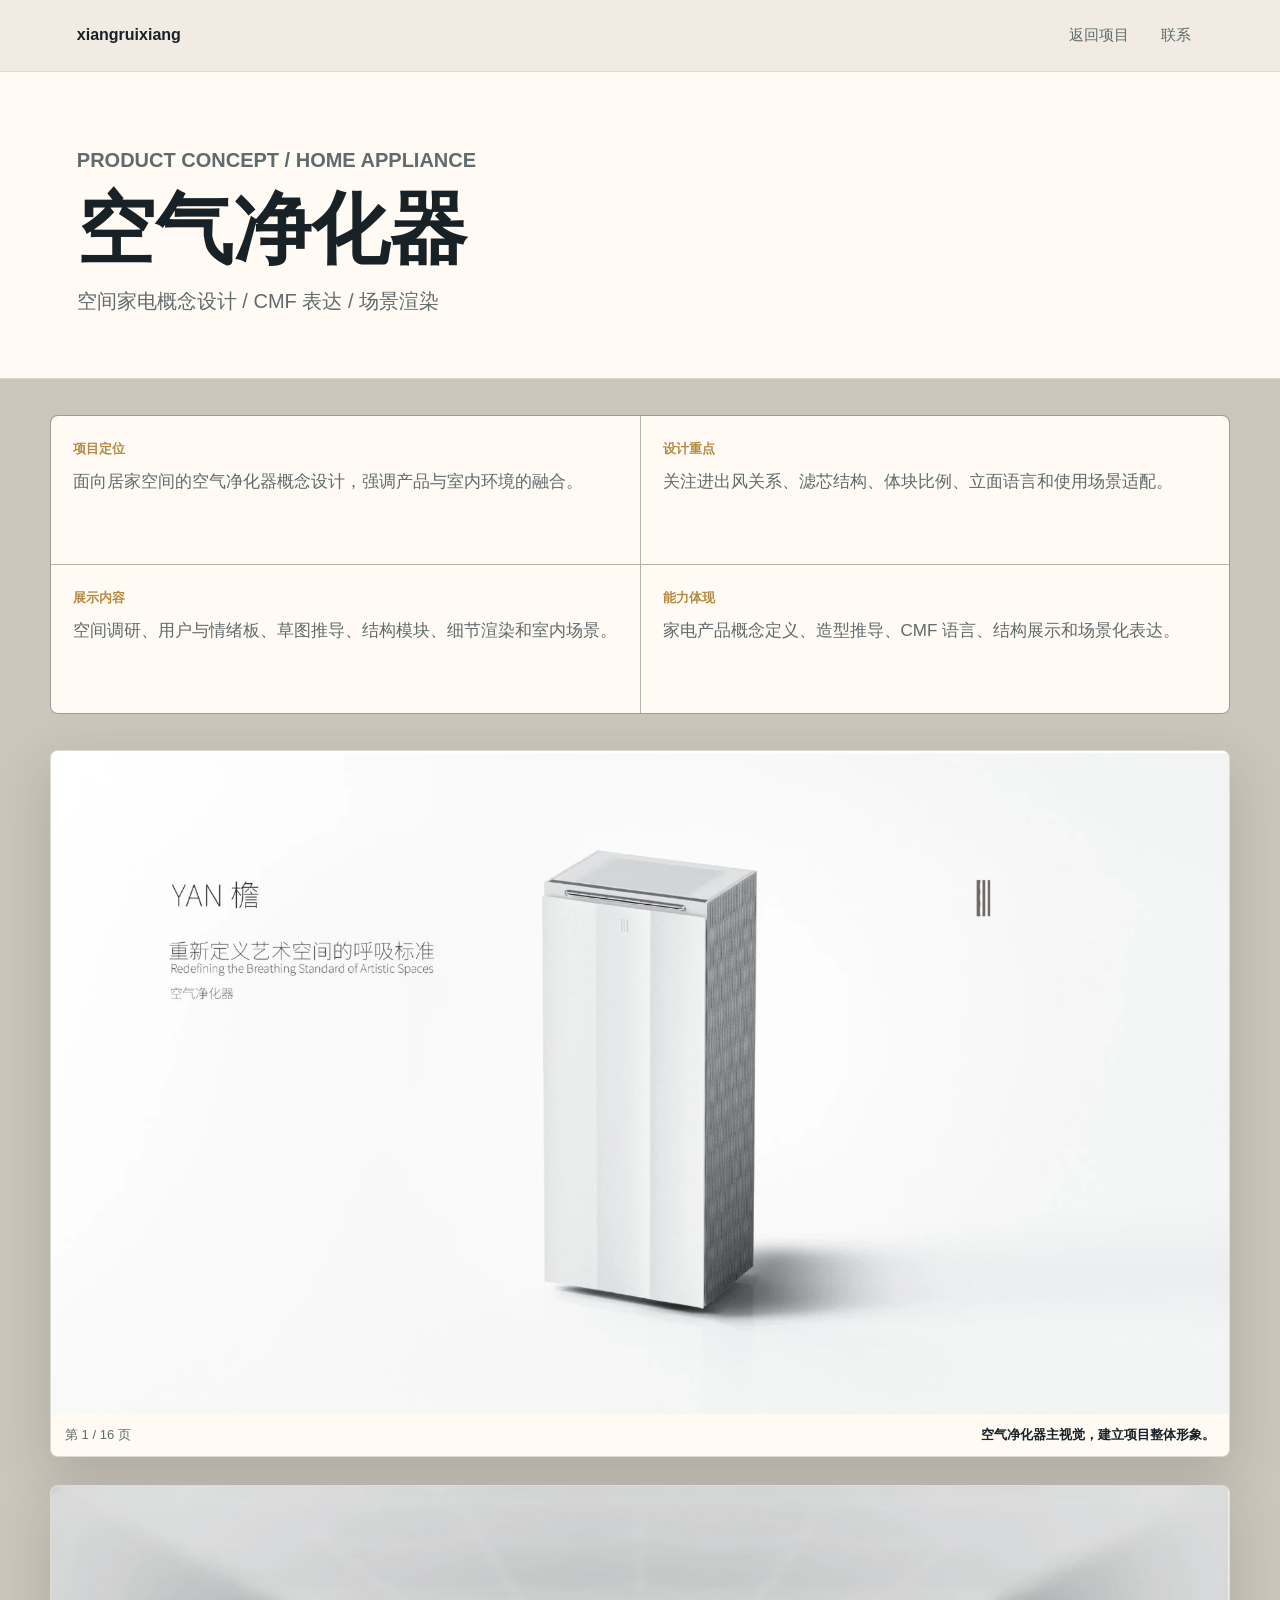
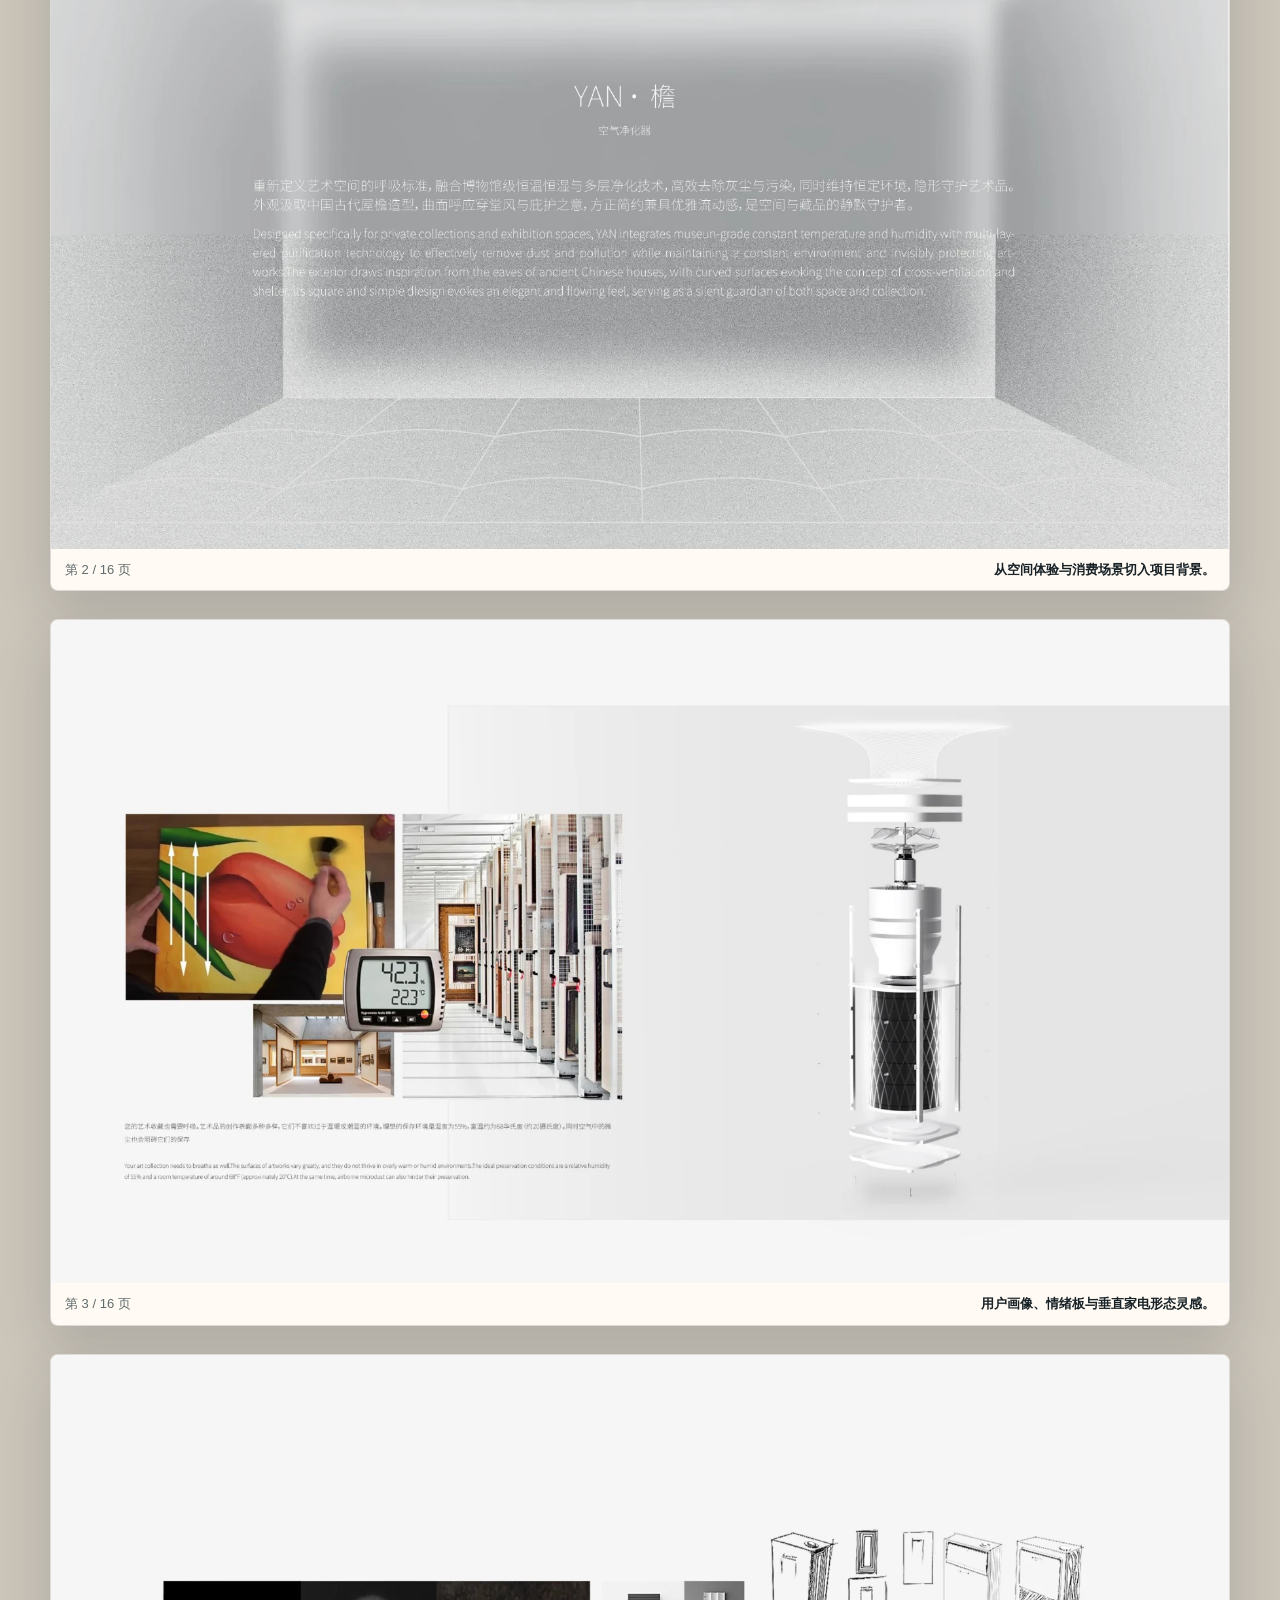
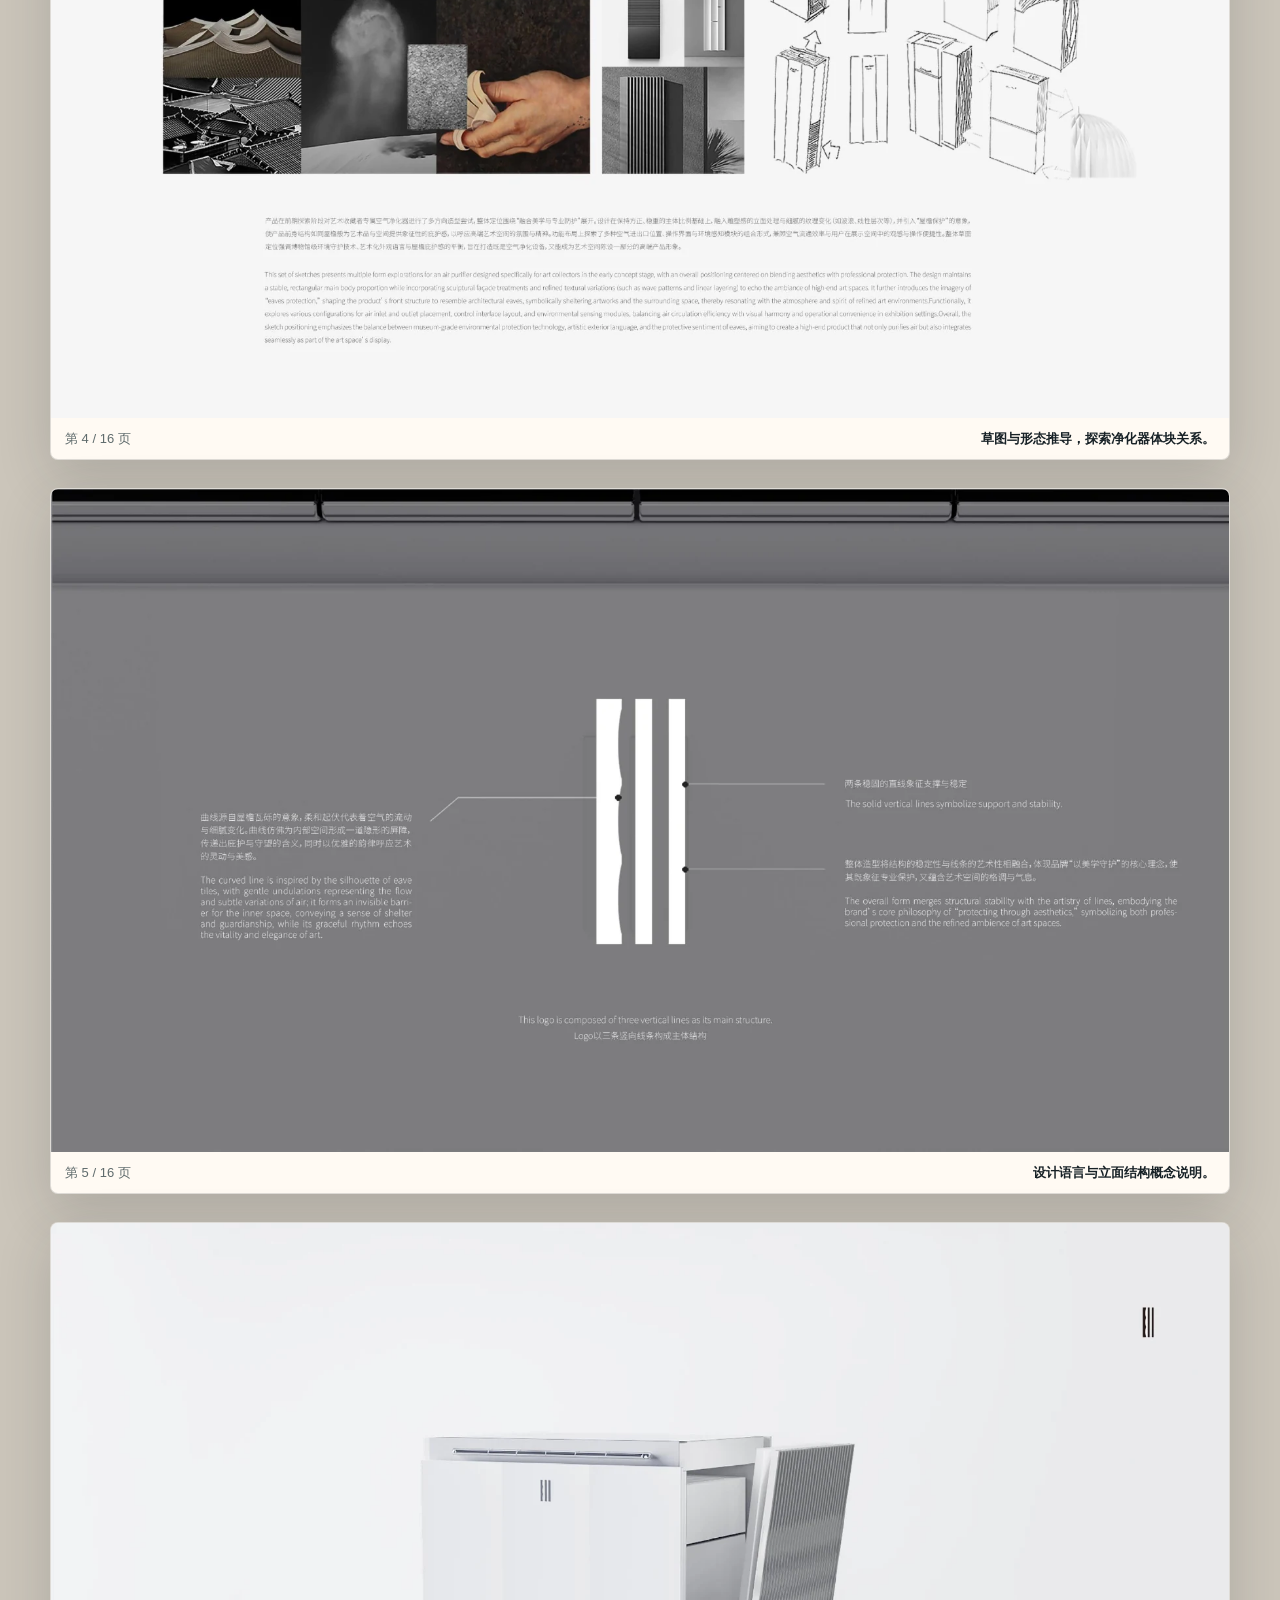
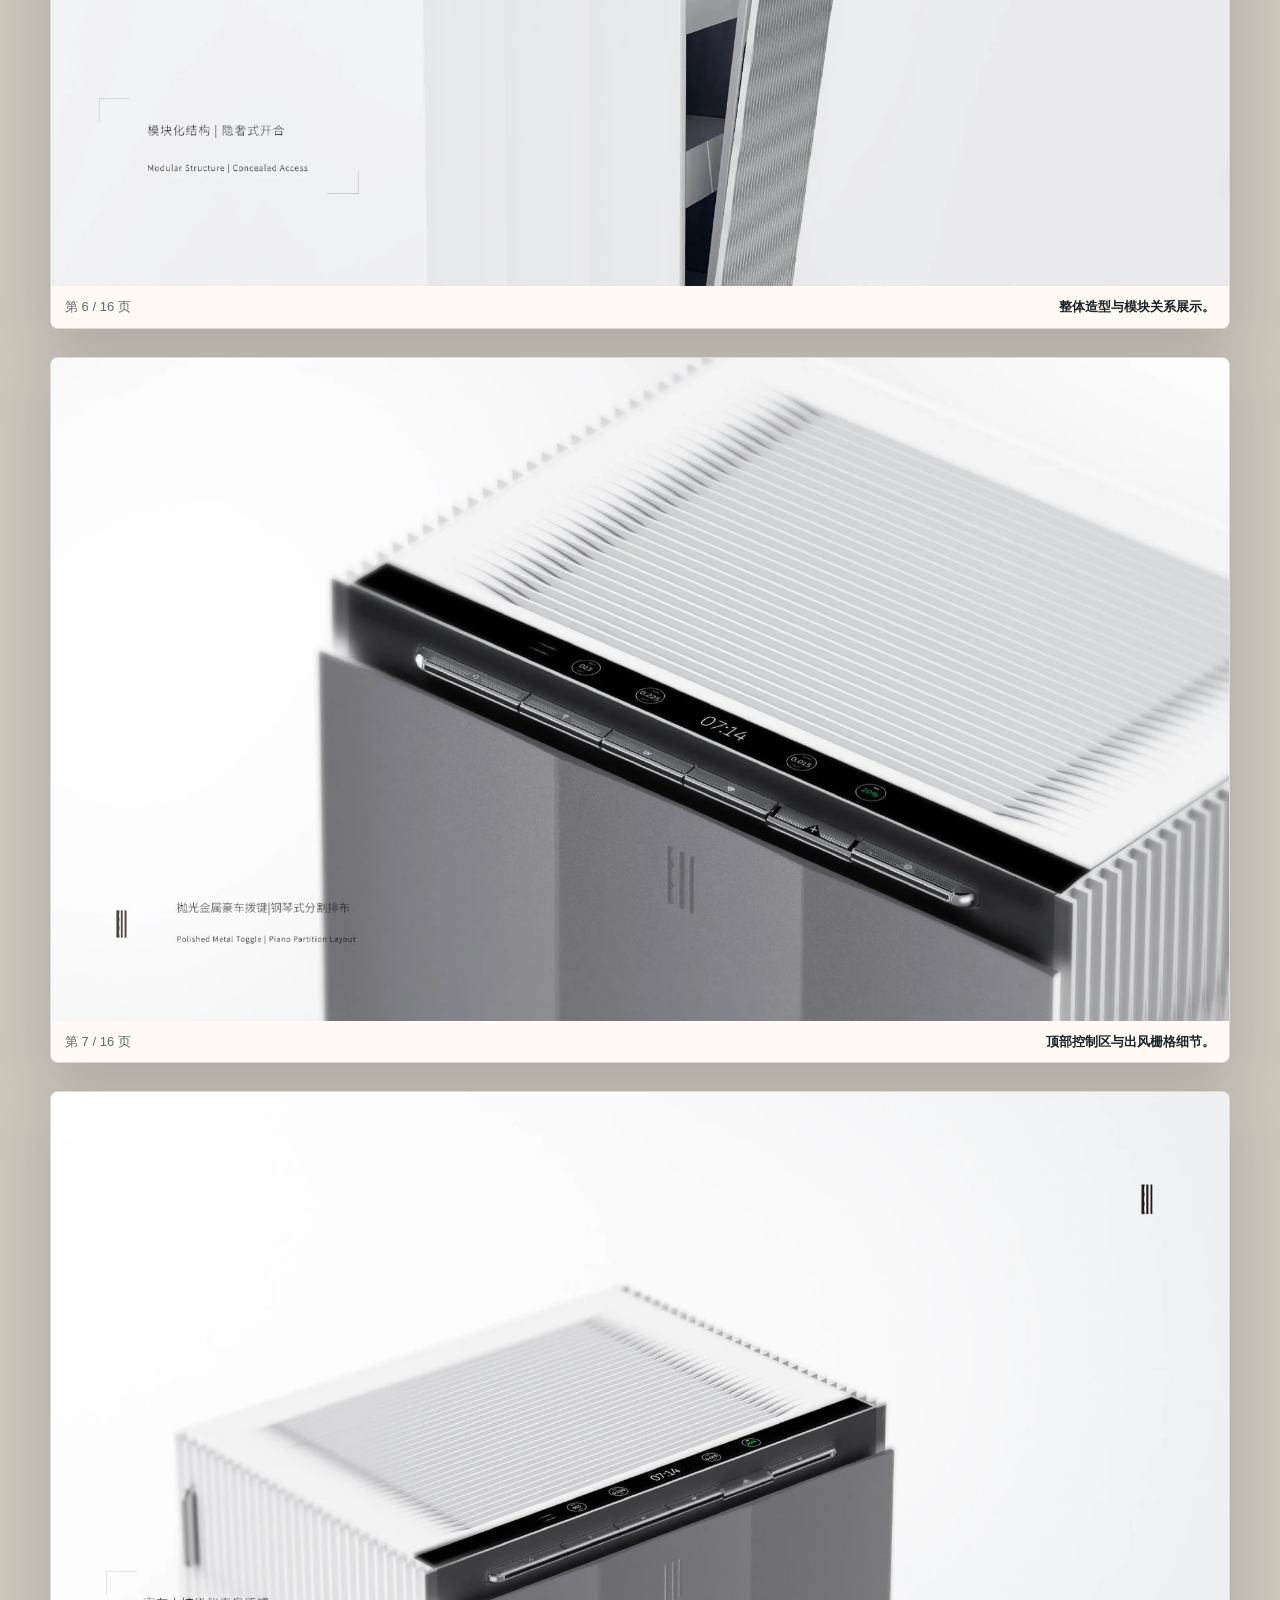
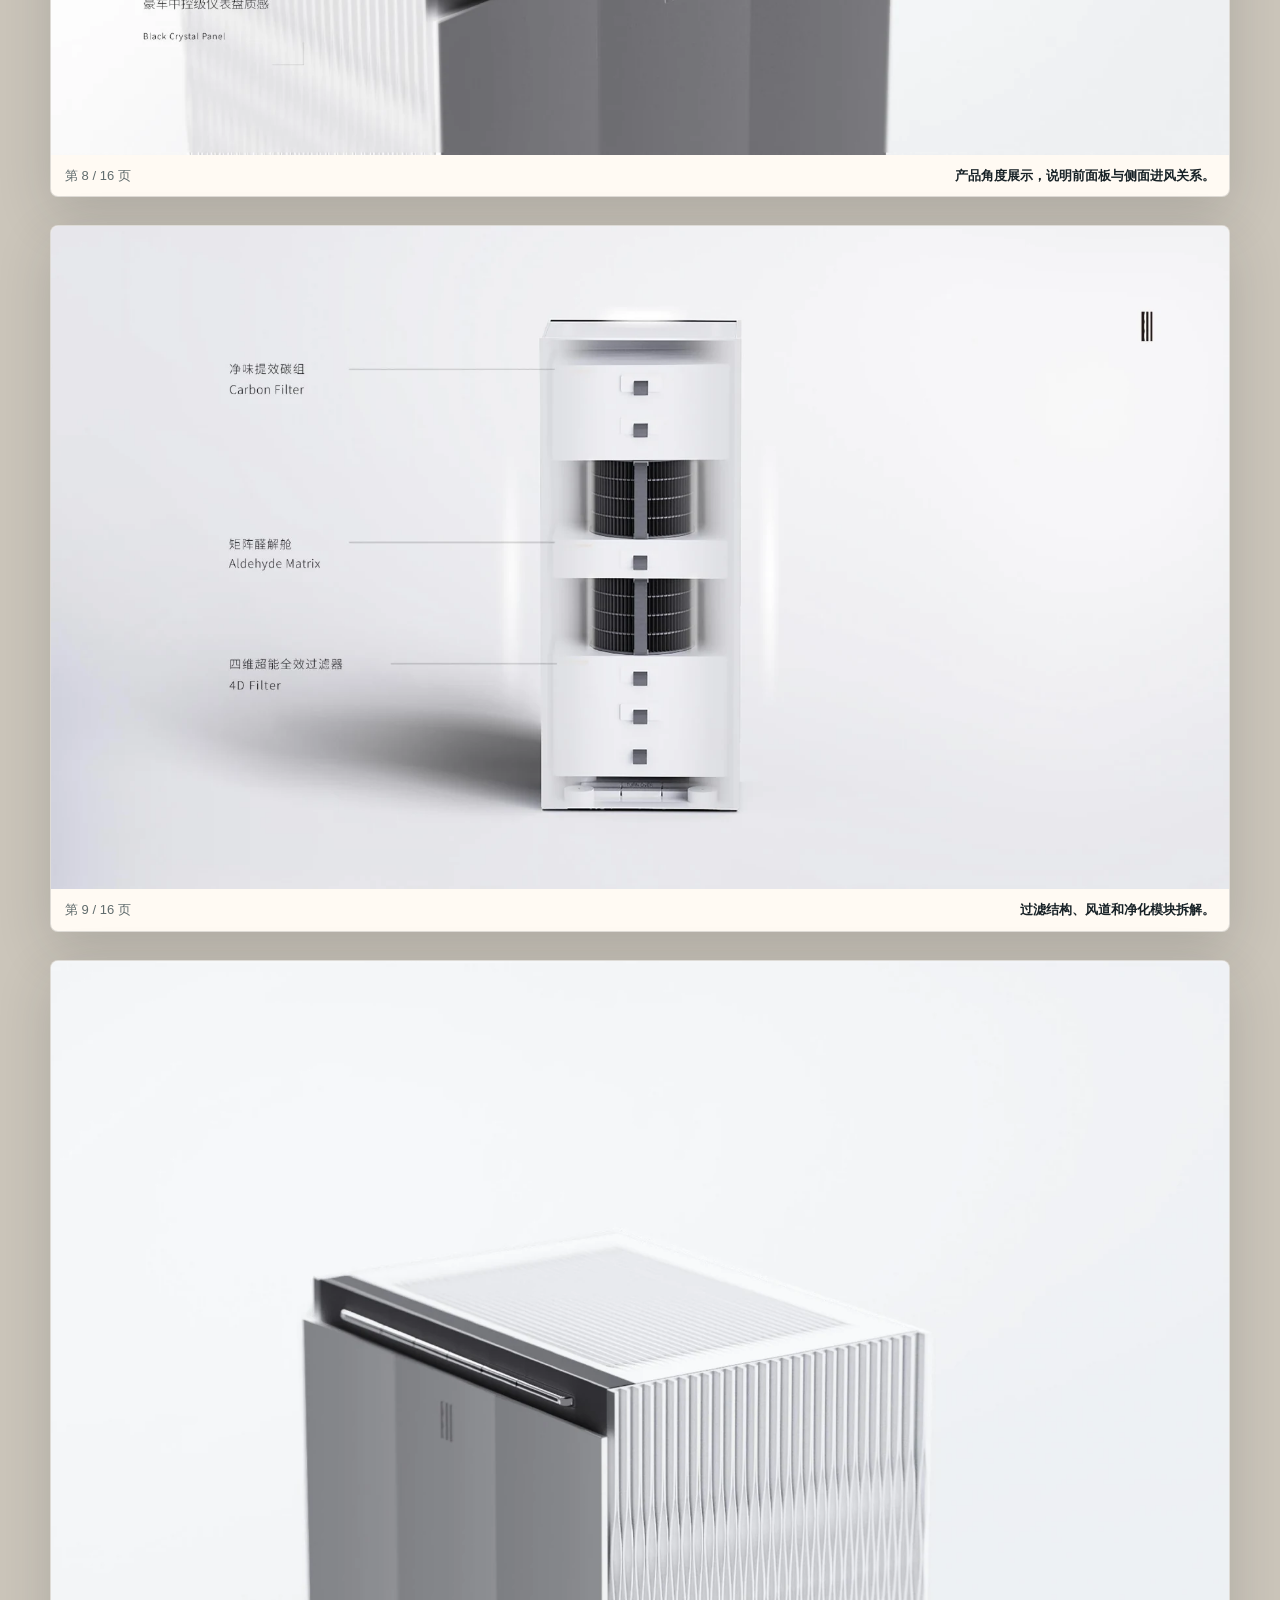
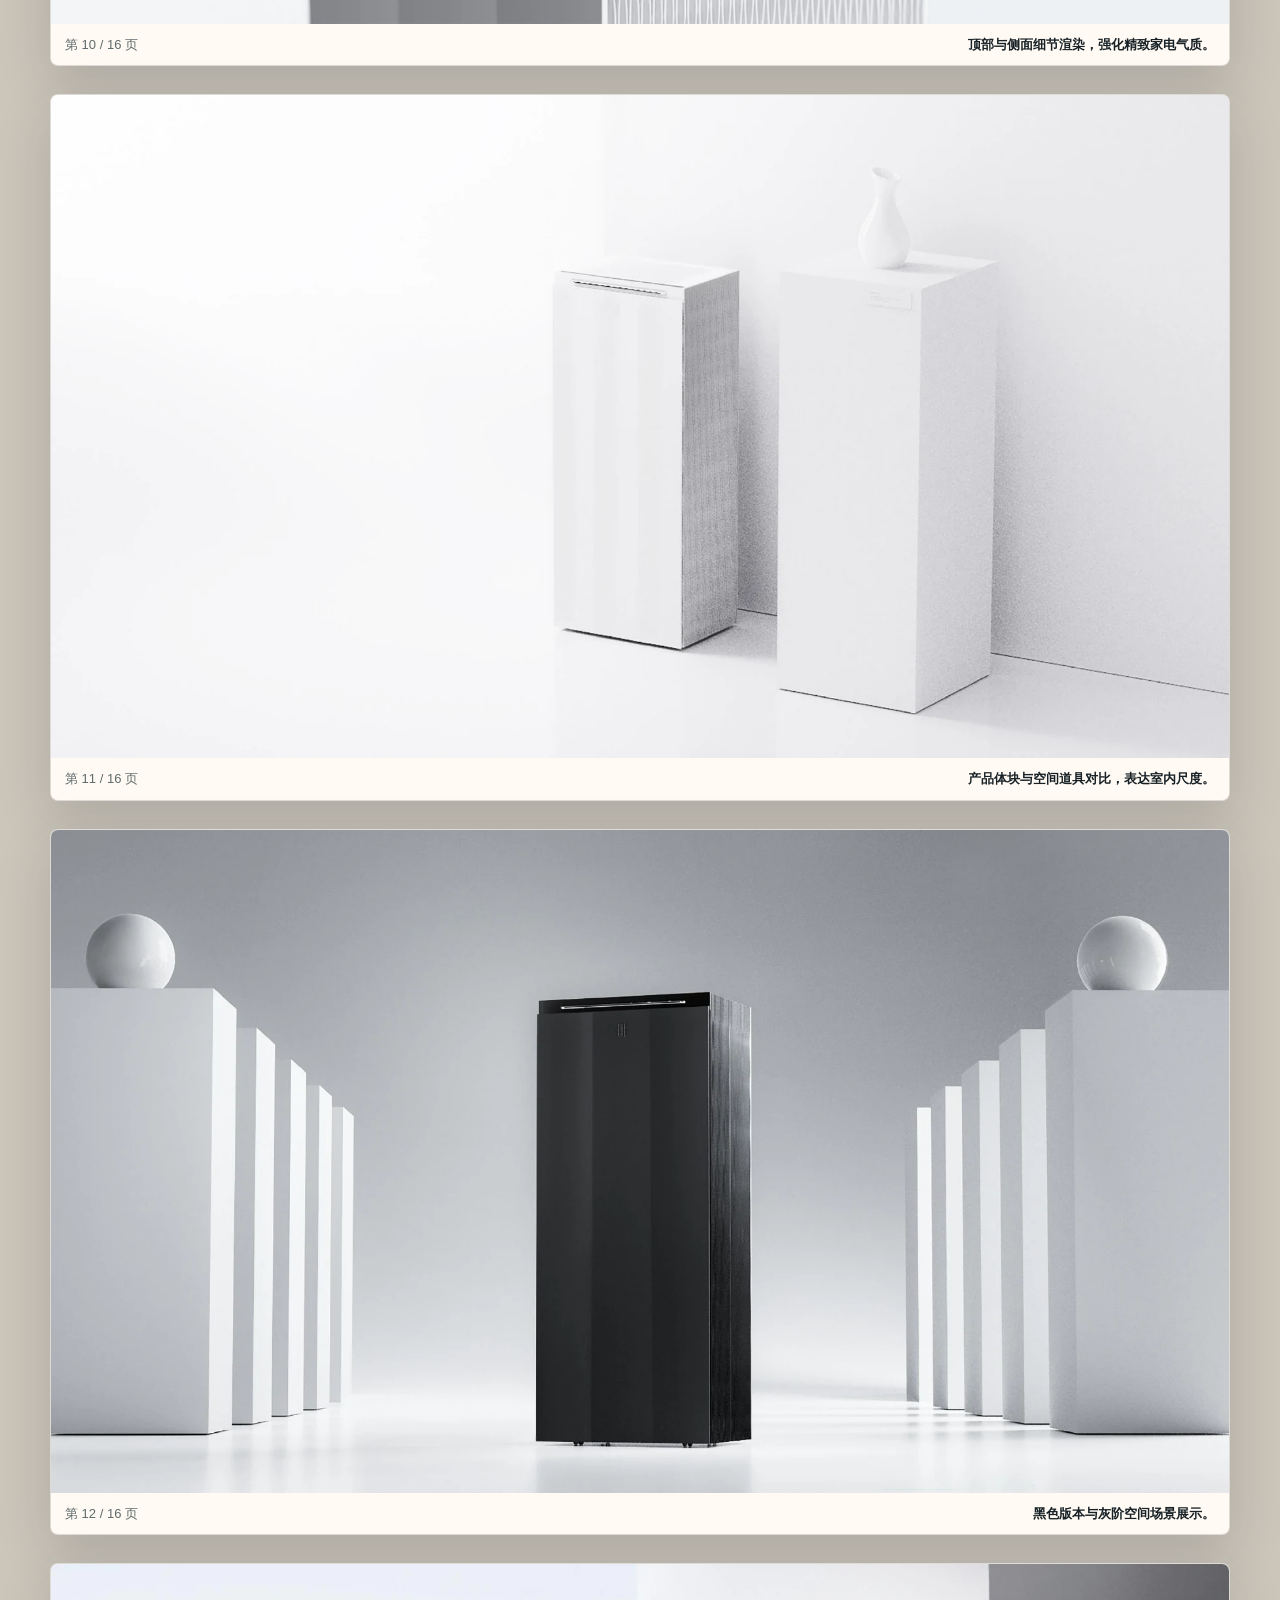
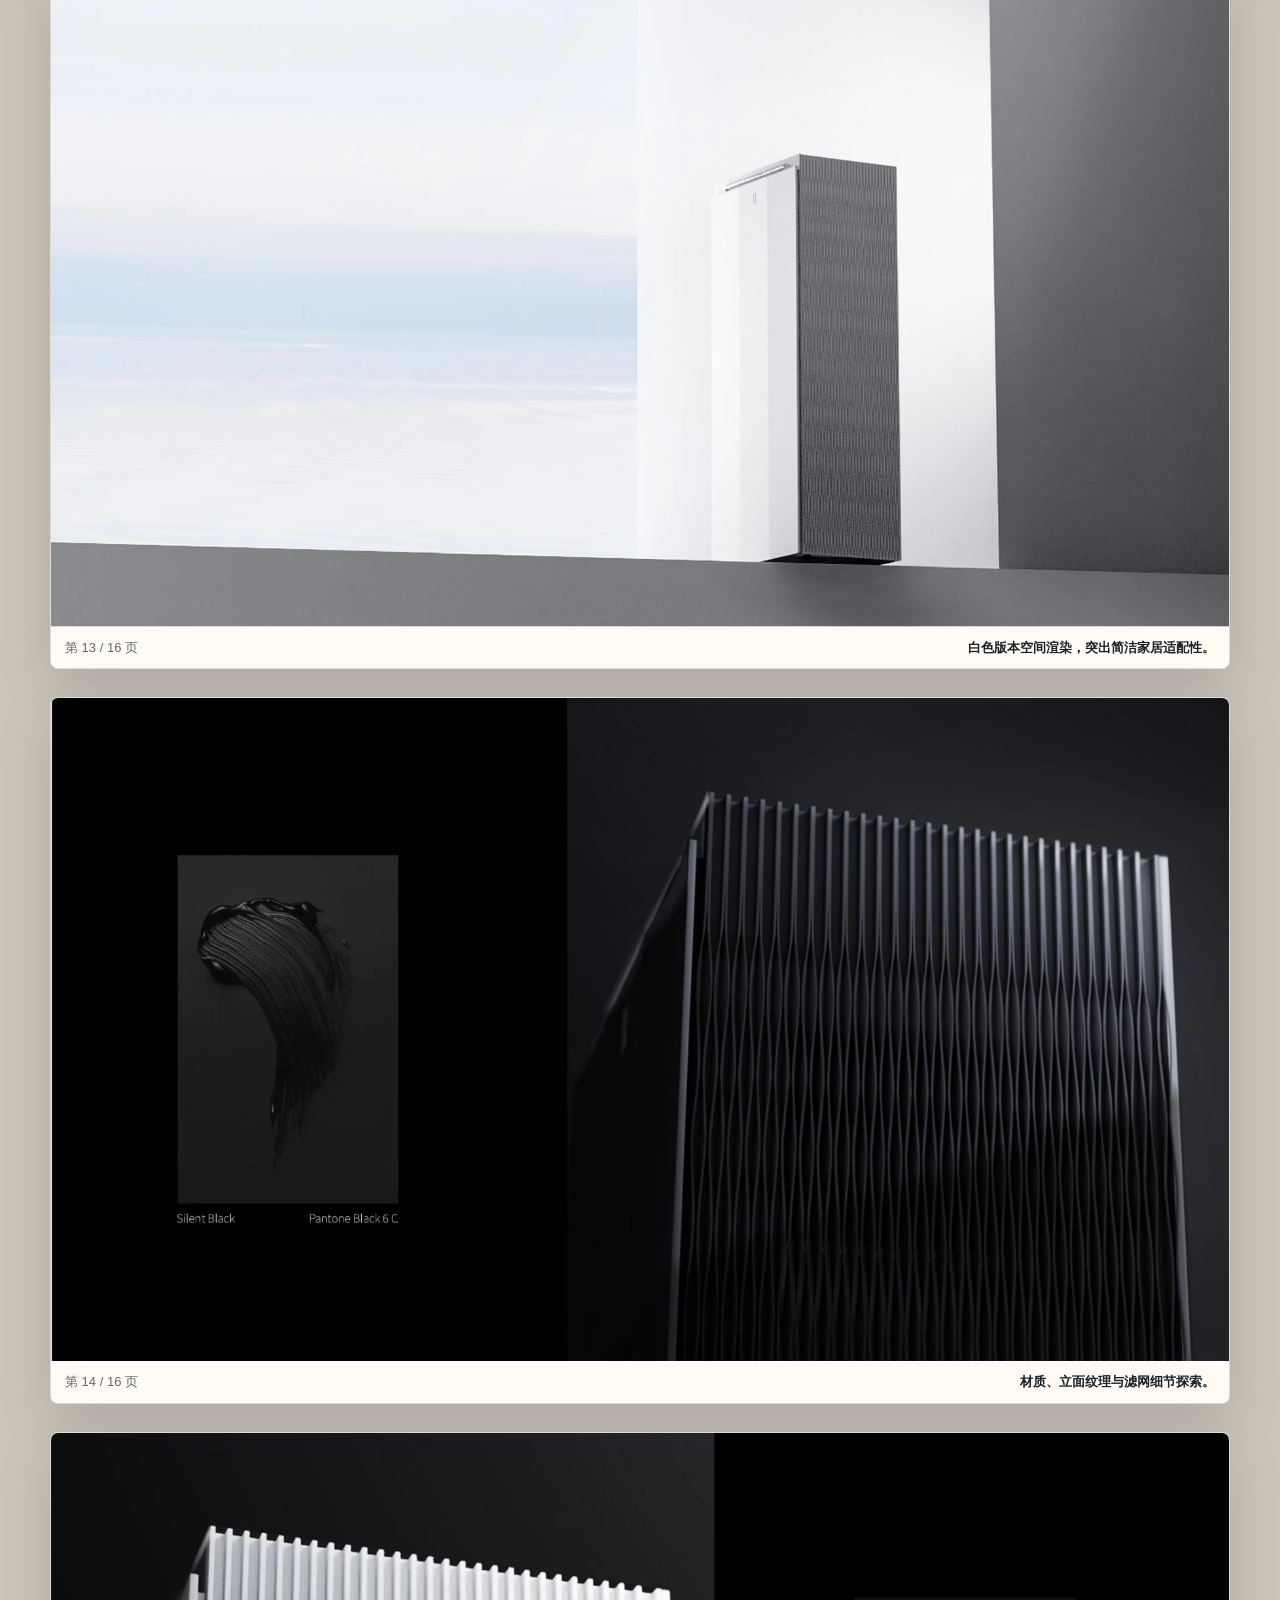
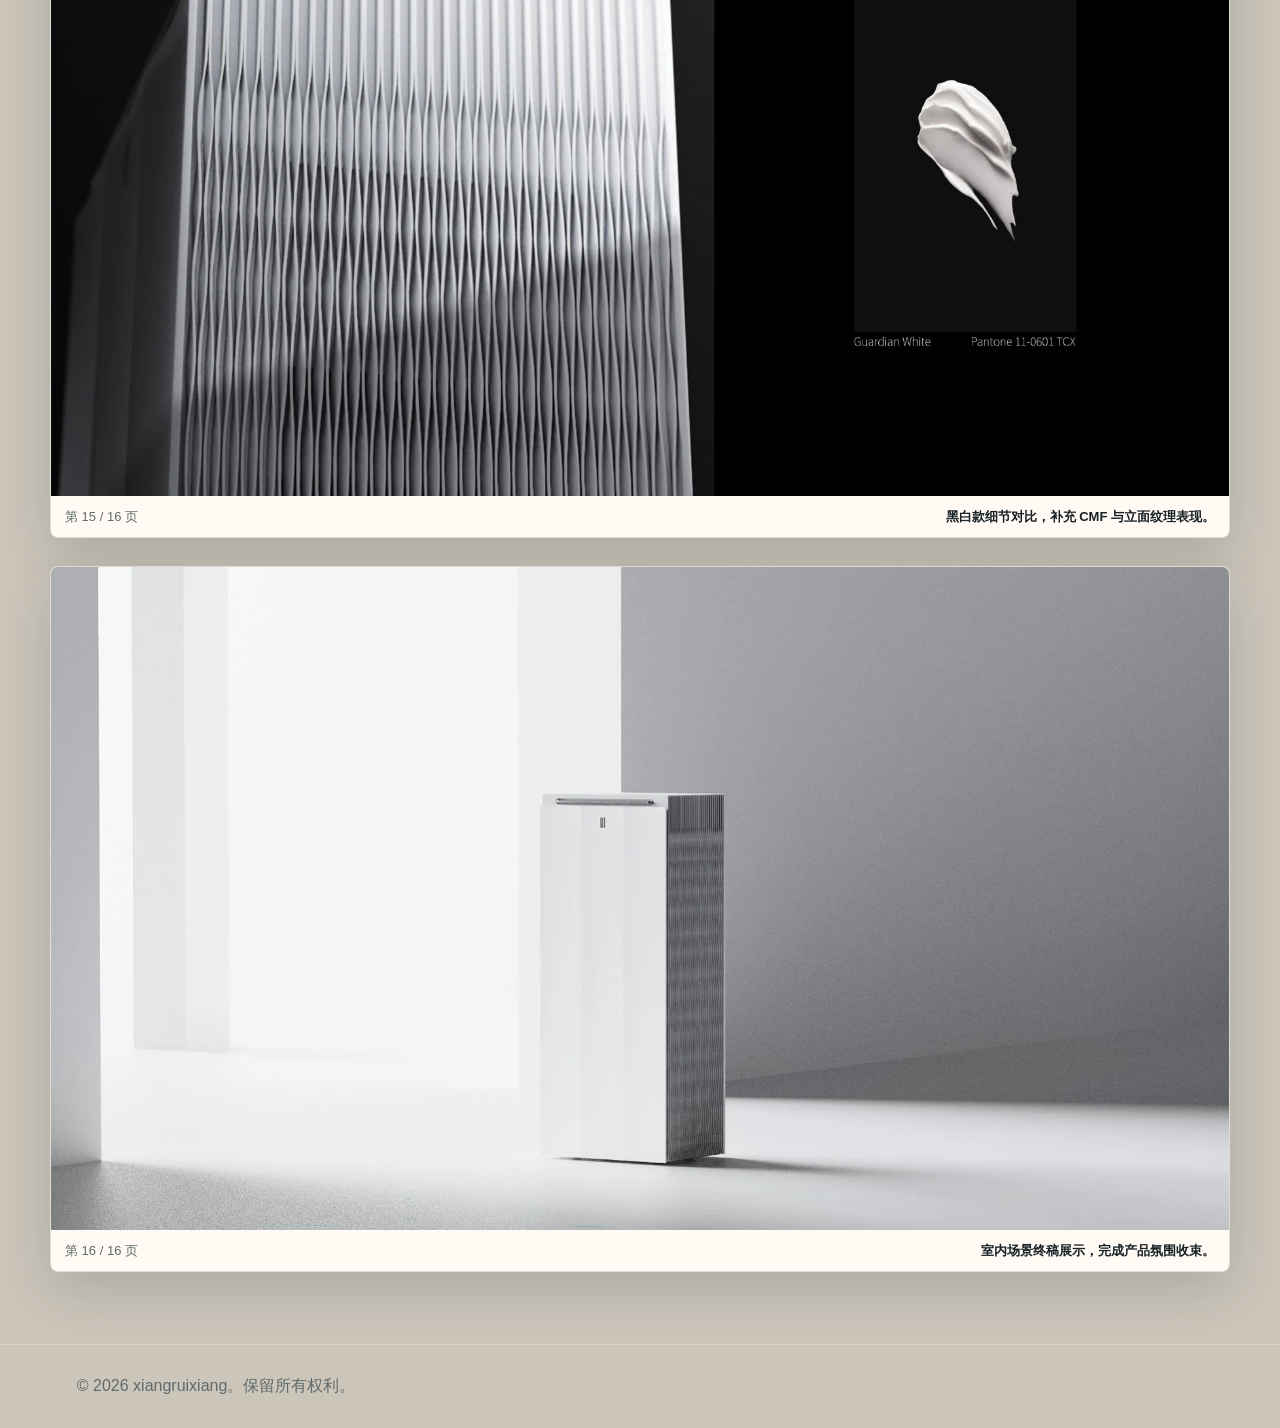
==== air-purifier.html @ 98603391 "Add hard drive bracket and air purifier projects" ====
<!DOCTYPE html>
<html lang="zh-CN">
  <head>
    <meta charset="UTF-8" />
    <meta name="viewport" content="width=device-width, initial-scale=1.0" />
    <title>空气净化器 | xiangruixiang</title>
    <meta
      name="description"
      content="空气净化器产品概念项目展示，包含空间调研、造型推导、结构细节、CMF 和场景渲染。"
    />
    <link rel="stylesheet" href="styles.css?v=hard-air-projects" />
  </head>
  <body class="project-detail-page">
    <header class="site-header">
      <a class="brand" href="index.html" aria-label="返回首页">xiangruixiang</a>
      <nav class="site-nav" aria-label="项目导航">
        <a href="index.html#work">返回项目</a>
        <a href="index.html#contact">联系</a>
      </nav>
    </header>

    <main>
      <section class="report-hero" aria-labelledby="air-purifier-title">
        <p class="eyebrow">Product Concept / Home Appliance</p>
        <h1 id="air-purifier-title">空气净化器</h1>
        <p>空间家电概念设计 / CMF 表达 / 场景渲染</p>
      </section>

      <section class="project-brief" aria-label="空气净化器项目摘要">
        <dl>
          <div>
            <dt>项目定位</dt>
            <dd>面向居家空间的空气净化器概念设计，强调产品与室内环境的融合。</dd>
          </div>
          <div>
            <dt>设计重点</dt>
            <dd>关注进出风关系、滤芯结构、体块比例、立面语言和使用场景适配。</dd>
          </div>
          <div>
            <dt>展示内容</dt>
            <dd>空间调研、用户与情绪板、草图推导、结构模块、细节渲染和室内场景。</dd>
          </div>
          <div>
            <dt>能力体现</dt>
            <dd>家电产品概念定义、造型推导、CMF 语言、结构展示和场景化表达。</dd>
          </div>
        </dl>
      </section>

      <section class="static-report-gallery" aria-label="空气净化器项目页面">
        <figure class="static-report-page">
          <img src="assets/air-purifier-report/page-01.webp" alt="空气净化器项目第 1 页" width="1800" height="1013" />
          <figcaption><span>第 1 / 16 页</span><span class="report-page-summary">空气净化器主视觉，建立项目整体形象。</span></figcaption>
        </figure>
        <figure class="static-report-page">
          <img src="assets/air-purifier-report/page-02.webp" alt="空气净化器项目第 2 页" width="1800" height="1013" loading="lazy" />
          <figcaption><span>第 2 / 16 页</span><span class="report-page-summary">从空间体验与消费场景切入项目背景。</span></figcaption>
        </figure>
        <figure class="static-report-page">
          <img src="assets/air-purifier-report/page-03.webp" alt="空气净化器项目第 3 页" width="1800" height="1013" loading="lazy" />
          <figcaption><span>第 3 / 16 页</span><span class="report-page-summary">用户画像、情绪板与垂直家电形态灵感。</span></figcaption>
        </figure>
        <figure class="static-report-page">
          <img src="assets/air-purifier-report/page-04.webp" alt="空气净化器项目第 4 页" width="1800" height="1013" loading="lazy" />
          <figcaption><span>第 4 / 16 页</span><span class="report-page-summary">草图与形态推导，探索净化器体块关系。</span></figcaption>
        </figure>
        <figure class="static-report-page">
          <img src="assets/air-purifier-report/page-05.webp" alt="空气净化器项目第 5 页" width="1800" height="1013" loading="lazy" />
          <figcaption><span>第 5 / 16 页</span><span class="report-page-summary">设计语言与立面结构概念说明。</span></figcaption>
        </figure>
        <figure class="static-report-page">
          <img src="assets/air-purifier-report/page-06.webp" alt="空气净化器项目第 6 页" width="1800" height="1013" loading="lazy" />
          <figcaption><span>第 6 / 16 页</span><span class="report-page-summary">整体造型与模块关系展示。</span></figcaption>
        </figure>
        <figure class="static-report-page">
          <img src="assets/air-purifier-report/page-07.webp" alt="空气净化器项目第 7 页" width="1800" height="1013" loading="lazy" />
          <figcaption><span>第 7 / 16 页</span><span class="report-page-summary">顶部控制区与出风栅格细节。</span></figcaption>
        </figure>
        <figure class="static-report-page">
          <img src="assets/air-purifier-report/page-08.webp" alt="空气净化器项目第 8 页" width="1800" height="1013" loading="lazy" />
          <figcaption><span>第 8 / 16 页</span><span class="report-page-summary">产品角度展示，说明前面板与侧面进风关系。</span></figcaption>
        </figure>
        <figure class="static-report-page">
          <img src="assets/air-purifier-report/page-09.webp" alt="空气净化器项目第 9 页" width="1800" height="1013" loading="lazy" />
          <figcaption><span>第 9 / 16 页</span><span class="report-page-summary">过滤结构、风道和净化模块拆解。</span></figcaption>
        </figure>
        <figure class="static-report-page">
          <img src="assets/air-purifier-report/page-10.webp" alt="空气净化器项目第 10 页" width="1800" height="1013" loading="lazy" />
          <figcaption><span>第 10 / 16 页</span><span class="report-page-summary">顶部与侧面细节渲染，强化精致家电气质。</span></figcaption>
        </figure>
        <figure class="static-report-page">
          <img src="assets/air-purifier-report/page-11.webp" alt="空气净化器项目第 11 页" width="1800" height="1013" loading="lazy" />
          <figcaption><span>第 11 / 16 页</span><span class="report-page-summary">产品体块与空间道具对比，表达室内尺度。</span></figcaption>
        </figure>
        <figure class="static-report-page">
          <img src="assets/air-purifier-report/page-12.webp" alt="空气净化器项目第 12 页" width="1800" height="1013" loading="lazy" />
          <figcaption><span>第 12 / 16 页</span><span class="report-page-summary">黑色版本与灰阶空间场景展示。</span></figcaption>
        </figure>
        <figure class="static-report-page">
          <img src="assets/air-purifier-report/page-13.webp" alt="空气净化器项目第 13 页" width="1800" height="1013" loading="lazy" />
          <figcaption><span>第 13 / 16 页</span><span class="report-page-summary">白色版本空间渲染，突出简洁家居适配性。</span></figcaption>
        </figure>
        <figure class="static-report-page">
          <img src="assets/air-purifier-report/page-14.webp" alt="空气净化器项目第 14 页" width="1800" height="1013" loading="lazy" />
          <figcaption><span>第 14 / 16 页</span><span class="report-page-summary">材质、立面纹理与滤网细节探索。</span></figcaption>
        </figure>
        <figure class="static-report-page">
          <img src="assets/air-purifier-report/page-15.webp" alt="空气净化器项目第 15 页" width="1800" height="1013" loading="lazy" />
          <figcaption><span>第 15 / 16 页</span><span class="report-page-summary">黑白款细节对比，补充 CMF 与立面纹理表现。</span></figcaption>
        </figure>
        <figure class="static-report-page">
          <img src="assets/air-purifier-report/page-16.webp" alt="空气净化器项目第 16 页" width="1800" height="1013" loading="lazy" />
          <figcaption><span>第 16 / 16 页</span><span class="report-page-summary">室内场景终稿展示，完成产品氛围收束。</span></figcaption>
        </figure>
      </section>
    </main>

    <footer class="site-footer">
      <p>© <span id="year"></span> xiangruixiang。保留所有权利。</p>
    </footer>

    <script src="script.js?v=static-report"></script>
  </body>
</html>
---- styles.css ----
:root {
  --ink: #172126;
  --muted: #5f6b6c;
  --paper: #f7f2ea;
  --surface: #fffaf3;
  --line: #ded5c9;
  --teal: #27676b;
  --teal-dark: #16484c;
  --coral: #c46a4a;
  --gold: #b48a43;
  --white: #ffffff;
  --shadow: 0 22px 70px rgba(23, 33, 38, 0.14);
}

* {
  box-sizing: border-box;
}

html {
  scroll-behavior: smooth;
}

body {
  margin: 0;
  color: var(--ink);
  background: var(--paper);
  font-family: "Microsoft YaHei", "PingFang SC", "Hiragino Sans GB", Arial, sans-serif;
  line-height: 1.65;
}

a {
  color: inherit;
  text-decoration: none;
}

img {
  display: block;
  max-width: 100%;
}

.site-header {
  position: sticky;
  top: 0;
  z-index: 20;
  display: flex;
  align-items: center;
  justify-content: space-between;
  gap: 24px;
  min-height: 72px;
  padding: 0 6vw;
  background: rgba(247, 242, 234, 0.86);
  border-bottom: 1px solid rgba(222, 213, 201, 0.8);
  backdrop-filter: blur(16px);
}

.brand {
  font-weight: 800;
  letter-spacing: 0;
}

.site-nav {
  display: flex;
  align-items: center;
  gap: 8px;
}

.site-nav a {
  border-radius: 6px;
  color: var(--muted);
  font-size: 15px;
  font-weight: 500;
  padding: 8px 12px;
}

.site-nav a:hover,
.site-nav a.active {
  background: rgba(39, 103, 107, 0.1);
  color: var(--teal-dark);
}

.nav-toggle {
  display: none;
  width: 42px;
  height: 42px;
  place-items: center;
  padding: 0;
  border: 1px solid var(--line);
  border-radius: 6px;
  background: var(--surface);
}

.nav-toggle span {
  display: block;
  width: 18px;
  height: 2px;
  margin: 3px auto;
  background: var(--ink);
}

.hero {
  display: grid;
  grid-template-columns: minmax(0, 0.95fr) minmax(360px, 1.05fr);
  gap: 44px;
  align-items: center;
  min-height: calc(100vh - 72px);
  padding: 72px 6vw 58px;
}

.hero-copy {
  max-width: 720px;
}

.eyebrow {
  margin: 0 0 14px;
  color: var(--coral);
  font-size: 13px;
  font-weight: 800;
  letter-spacing: 0;
  text-transform: uppercase;
}

h1,
h2,
h3,
p {
  margin-top: 0;
}

h1 {
  max-width: 760px;
  margin-bottom: 22px;
  font-size: clamp(46px, 8vw, 92px);
  line-height: 0.98;
  letter-spacing: 0;
}

h2 {
  margin-bottom: 0;
  font-size: clamp(30px, 5vw, 56px);
  line-height: 1.08;
  letter-spacing: 0;
}

h3 {
  margin-bottom: 10px;
  font-size: 22px;
  line-height: 1.25;
}

.hero-lede {
  max-width: 620px;
  margin-bottom: 30px;
  color: var(--muted);
  font-size: clamp(18px, 2.2vw, 23px);
}

.hero-actions,
.contact-actions {
  display: flex;
  flex-wrap: wrap;
  gap: 12px;
  align-items: center;
}

.button {
  display: inline-flex;
  align-items: center;
  justify-content: center;
  min-height: 48px;
  border-radius: 7px;
  font-weight: 700;
  padding: 12px 20px;
  transition: transform 160ms ease, box-shadow 160ms ease, background 160ms ease;
}

.button:hover {
  transform: translateY(-1px);
}

.button.primary {
  background: var(--teal);
  color: var(--white);
  box-shadow: 0 14px 34px rgba(39, 103, 107, 0.24);
}

.button.primary:hover {
  background: var(--teal-dark);
}

.button.secondary {
  border: 1px solid var(--line);
  background: var(--surface);
  color: var(--ink);
}

.hero-stats {
  display: grid;
  grid-template-columns: repeat(3, minmax(0, 1fr));
  gap: 12px;
  max-width: 560px;
  margin: 42px 0 0;
}

.hero-stats div {
  min-height: 96px;
  padding: 16px;
  border-top: 1px solid var(--line);
}

.hero-stats dt {
  color: var(--teal-dark);
  font-size: 34px;
  font-weight: 800;
  line-height: 1;
}

.hero-stats dd {
  margin: 8px 0 0;
  color: var(--muted);
}

.hero-media {
  position: relative;
  overflow: hidden;
  margin: 0;
  border: 1px solid rgba(222, 213, 201, 0.86);
  border-radius: 8px;
  background: var(--surface);
  box-shadow: var(--shadow);
  aspect-ratio: 16 / 11;
}

.hero-media img {
  width: 100%;
  height: 100%;
  object-fit: cover;
}

.section {
  padding: 84px 6vw;
}

.intro-band {
  background: var(--ink);
  color: var(--surface);
}

.section-heading {
  display: grid;
  grid-template-columns: minmax(180px, 0.35fr) minmax(0, 0.65fr);
  gap: 36px;
  align-items: start;
  margin-bottom: 34px;
}

.intro-band .eyebrow {
  color: #d69a75;
}

.intro-band h2,
.intro-band p {
  color: var(--surface);
}

.about-grid {
  display: grid;
  grid-template-columns: repeat(2, minmax(0, 1fr));
  gap: 36px;
  max-width: 1080px;
  margin-left: auto;
  color: rgba(255, 250, 243, 0.82);
  font-size: 19px;
}

.resume-facts {
  display: grid;
  grid-template-columns: repeat(4, minmax(0, 1fr));
  gap: 1px;
  overflow: hidden;
  margin-top: 46px;
  border: 1px solid rgba(255, 250, 243, 0.16);
  border-radius: 8px;
  background: rgba(255, 250, 243, 0.16);
}

.resume-facts div {
  min-height: 128px;
  padding: 18px;
  background: rgba(255, 250, 243, 0.06);
}

.resume-facts span,
.resume-facts strong {
  display: block;
}

.resume-facts span {
  margin-bottom: 12px;
  color: rgba(255, 250, 243, 0.62);
  font-size: 13px;
  font-weight: 700;
}

.resume-facts strong {
  color: var(--surface);
  font-size: 17px;
  line-height: 1.45;
}

.project-list {
  display: grid;
  grid-template-columns: repeat(3, minmax(0, 1fr));
  gap: 18px;
}

.project-card {
  display: flex;
  min-height: 360px;
  flex-direction: column;
  justify-content: space-between;
  padding: 24px;
  border: 1px solid var(--line);
  border-radius: 8px;
  background: var(--surface);
}

.project-card-clickable {
  cursor: pointer;
  transition: border-color 160ms ease, box-shadow 160ms ease, transform 160ms ease;
}

.project-card-link {
  color: inherit;
  cursor: pointer;
  transition: border-color 160ms ease, box-shadow 160ms ease, transform 160ms ease;
}

.project-card-clickable:hover,
.project-card-clickable:focus,
.project-card-link:hover,
.project-card-link:focus {
  border-color: rgba(39, 103, 107, 0.42);
  box-shadow: 0 18px 48px rgba(23, 33, 38, 0.12);
  outline: none;
  transform: translateY(-2px);
}

.project-card p {
  color: var(--muted);
}

.project-kicker {
  margin-bottom: 8px;
  color: var(--gold);
  font-size: 13px;
  font-weight: 800;
}

.tags {
  display: flex;
  flex-wrap: wrap;
  gap: 8px;
  margin: 24px 0 0;
  padding: 0;
  list-style: none;
}

.tags li {
  border: 1px solid rgba(39, 103, 107, 0.18);
  border-radius: 999px;
  color: var(--teal-dark);
  font-size: 13px;
  font-weight: 700;
  padding: 5px 10px;
}

.project-detail-button {
  display: inline-flex;
  align-items: center;
  justify-content: center;
  align-self: flex-start;
  min-height: 42px;
  margin-top: 24px;
  padding: 9px 14px;
  border: 1px solid rgba(39, 103, 107, 0.28);
  border-radius: 7px;
  background: rgba(39, 103, 107, 0.08);
  color: var(--teal-dark);
  cursor: pointer;
  font: inherit;
  font-size: 14px;
  font-weight: 800;
}

.project-detail-button:hover {
  background: rgba(39, 103, 107, 0.14);
}

.split-section {
  background: #e8eee9;
}

.skill-columns {
  display: grid;
  grid-template-columns: repeat(4, minmax(0, 1fr));
  gap: 24px;
}

.skill-block {
  padding-top: 24px;
  border-top: 2px solid var(--teal);
}

.skill-block p {
  color: var(--muted);
}

.awards-section {
  background: var(--paper);
}

.award-list {
  display: grid;
  gap: 14px;
  max-width: 980px;
  margin: 0 0 0 auto;
  padding: 0;
  list-style: none;
}

.award-list li {
  padding: 18px 0 18px 22px;
  border-left: 3px solid var(--coral);
  color: var(--muted);
  font-size: 18px;
  background: linear-gradient(90deg, rgba(196, 106, 74, 0.08), rgba(196, 106, 74, 0));
}

.award-gallery {
  display: grid;
  grid-template-columns: repeat(3, minmax(0, 1fr));
  gap: 18px;
  max-width: 1180px;
  margin: 36px auto 0;
  align-items: stretch;
}

.award-stack {
  display: grid;
  gap: 14px;
  align-content: start;
  height: 100%;
}

.award-proof-card {
  display: flex;
  min-height: 0;
  flex-direction: column;
  overflow: hidden;
  margin: 0;
  border: 1px solid rgba(23, 33, 38, 0.14);
  border-radius: 8px;
  background: var(--surface);
  box-shadow: 0 18px 48px rgba(23, 33, 38, 0.1);
}

.award-proof-card img {
  flex: 0 0 auto;
  width: 100%;
  height: auto;
  background: var(--white);
  object-fit: contain;
  object-position: center;
}

.award-gallery > .award-proof-card {
  height: 100%;
}

.award-gallery > .award-proof-card img {
  flex: 1 1 auto;
  height: 0;
  min-height: 0;
}

.award-proof-card figcaption {
  display: flex;
  align-items: center;
  min-height: 68px;
  padding: 14px 16px;
  color: var(--ink);
  font-size: 15px;
  font-weight: 700;
  line-height: 1.45;
}

.contact-section {
  display: grid;
  grid-template-columns: minmax(0, 1fr) auto;
  gap: 36px;
  align-items: center;
  padding: 84px 6vw;
  background: var(--surface);
}

.contact-section h2 {
  max-width: 820px;
}

.contact-note {
  max-width: 820px;
  margin: 18px 0 0;
  color: var(--muted);
  font-size: 18px;
}

.text-link {
  color: var(--teal-dark);
  font-weight: 800;
  padding: 10px 0;
}

.text-link:hover {
  color: var(--coral);
}

.site-footer {
  padding: 28px 6vw;
  color: var(--muted);
  border-top: 1px solid var(--line);
}

.site-footer p {
  margin: 0;
}

.project-detail-page {
  background: #cbc5ba;
}

.report-hero {
  padding: 72px 6vw 40px;
  background: var(--surface);
  border-bottom: 1px solid var(--line);
}

.report-hero h1 {
  max-width: 1100px;
  margin-bottom: 18px;
  font-size: clamp(42px, 7vw, 78px);
}

.report-hero p {
  max-width: 820px;
  color: var(--muted);
  font-size: 20px;
}

.case-detail-grid {
  display: grid;
  grid-template-columns: repeat(3, minmax(0, 1fr));
  gap: 18px;
  width: min(1180px, calc(100% - 32px));
  margin: 0 auto;
  padding: 36px 0 72px;
}

.case-detail-card {
  min-height: 480px;
  padding: 26px;
  border: 1px solid rgba(23, 33, 38, 0.14);
  border-radius: 8px;
  background: var(--surface);
  box-shadow: 0 18px 54px rgba(23, 33, 38, 0.12);
}

.case-detail-card h2 {
  margin-bottom: 20px;
  font-size: clamp(24px, 3vw, 34px);
  line-height: 1.16;
}

.case-detail-card p {
  color: var(--muted);
}

.case-detail-card strong {
  color: var(--ink);
}

.project-brief {
  width: min(1180px, calc(100% - 32px));
  margin: 0 auto;
  padding: 36px 0 0;
}

.project-brief dl {
  display: grid;
  grid-template-columns: repeat(2, minmax(0, 1fr));
  gap: 1px;
  overflow: hidden;
  margin: 0;
  border: 1px solid rgba(23, 33, 38, 0.14);
  border-radius: 8px;
  background: rgba(23, 33, 38, 0.12);
}

.project-brief div {
  min-height: 148px;
  padding: 22px;
  background: var(--surface);
}

.project-brief dt {
  margin-bottom: 8px;
  color: var(--gold);
  font-size: 13px;
  font-weight: 800;
}

.project-brief dd {
  margin: 0;
  color: var(--muted);
  font-size: 17px;
}

.static-report-gallery {
  display: grid;
  gap: 28px;
  width: min(1180px, calc(100% - 32px));
  margin: 0 auto;
  padding: 36px 0 72px;
}

.static-report-page {
  margin: 0;
  overflow: hidden;
  border: 1px solid rgba(23, 33, 38, 0.14);
  border-radius: 8px;
  background: var(--surface);
  box-shadow: 0 18px 54px rgba(23, 33, 38, 0.16);
}

.static-report-page img {
  display: block;
  width: 100%;
  height: auto;
  object-fit: contain;
}

.static-report-page figcaption {
  display: flex;
  justify-content: space-between;
  gap: 18px;
  padding: 10px 14px;
  color: var(--muted);
  font-size: 13px;
}

.report-page-summary {
  max-width: 76%;
  color: var(--ink);
  font-weight: 700;
  text-align: right;
}

@media (max-width: 980px) {
  .hero {
    grid-template-columns: 1fr;
    min-height: auto;
    padding-top: 54px;
  }

  .hero-media {
    order: -1;
  }

  .section-heading,
  .about-grid,
  .resume-facts,
  .project-list,
  .skill-columns,
  .case-detail-grid,
  .project-brief dl,
  .award-gallery,
  .contact-section {
    grid-template-columns: 1fr;
  }

  .award-stack {
    gap: 18px;
    height: auto;
  }

  .award-gallery > .award-proof-card {
    height: auto;
  }

  .award-gallery > .award-proof-card img {
    flex: 0 0 auto;
    height: auto;
  }
}

@media (max-width: 720px) {
  .site-header {
    min-height: 64px;
  }

  .nav-toggle {
    display: block;
  }

  .site-nav {
    position: absolute;
    top: 64px;
    right: 6vw;
    left: 6vw;
    display: none;
    flex-direction: column;
    align-items: stretch;
    padding: 10px;
    border: 1px solid var(--line);
    border-radius: 8px;
    background: var(--surface);
    box-shadow: var(--shadow);
  }

  .site-nav.open {
    display: flex;
  }

  .project-detail-page .site-nav {
    position: static;
    display: flex;
    flex-direction: row;
    padding: 0;
    border: 0;
    background: transparent;
    box-shadow: none;
  }

  .site-nav a {
    padding: 12px;
  }

  .hero {
    padding: 36px 6vw 46px;
  }

  h1 {
    font-size: 44px;
  }

  .hero-stats {
    grid-template-columns: 1fr;
  }

  .hero-stats div {
    min-height: auto;
  }

  .section,
  .contact-section {
    padding-top: 58px;
    padding-bottom: 58px;
  }

  .project-card {
    min-height: 300px;
  }

  .report-hero {
    padding-top: 42px;
  }

  .report-hero h1 {
    font-size: 40px;
  }

  .static-report-gallery {
    width: min(100% - 20px, 1180px);
    gap: 18px;
    padding-top: 22px;
  }

  .static-report-page figcaption {
    flex-direction: column;
    gap: 4px;
  }

  .report-page-summary {
    max-width: none;
    text-align: left;
  }
}
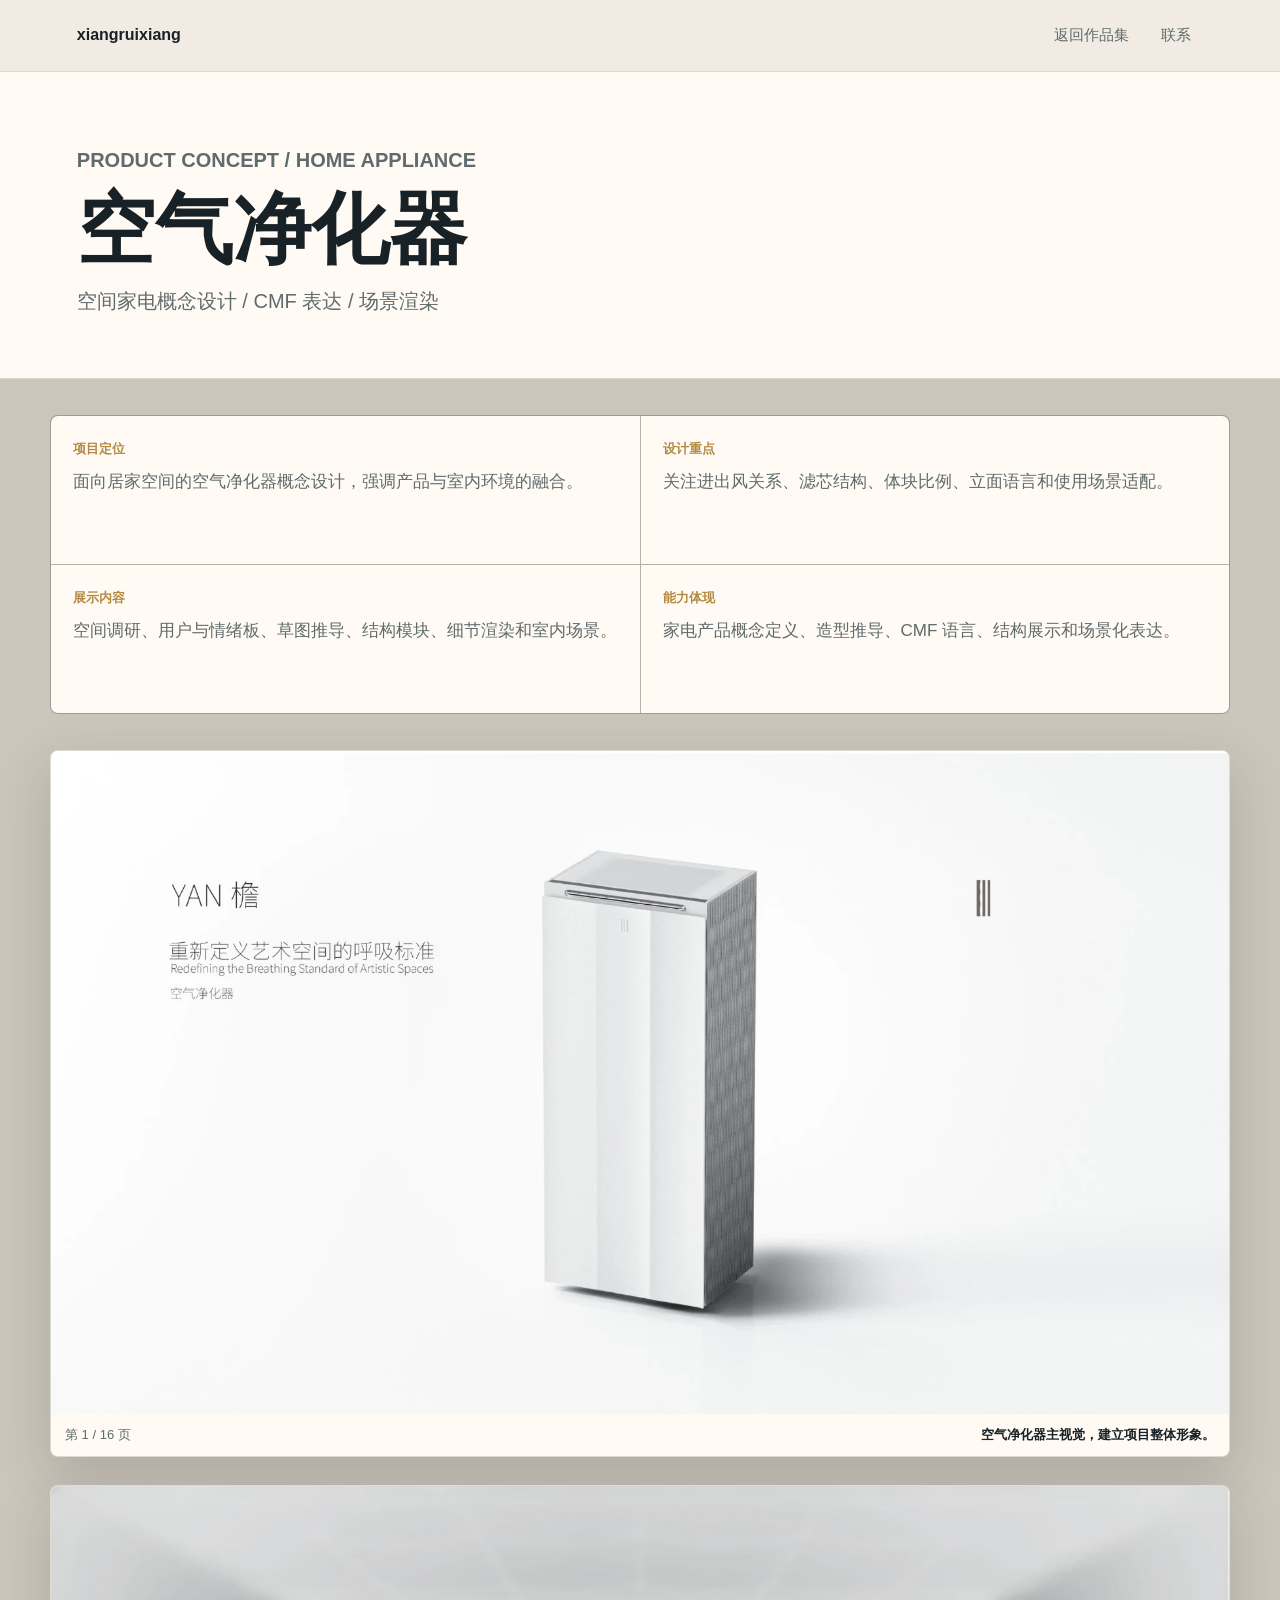
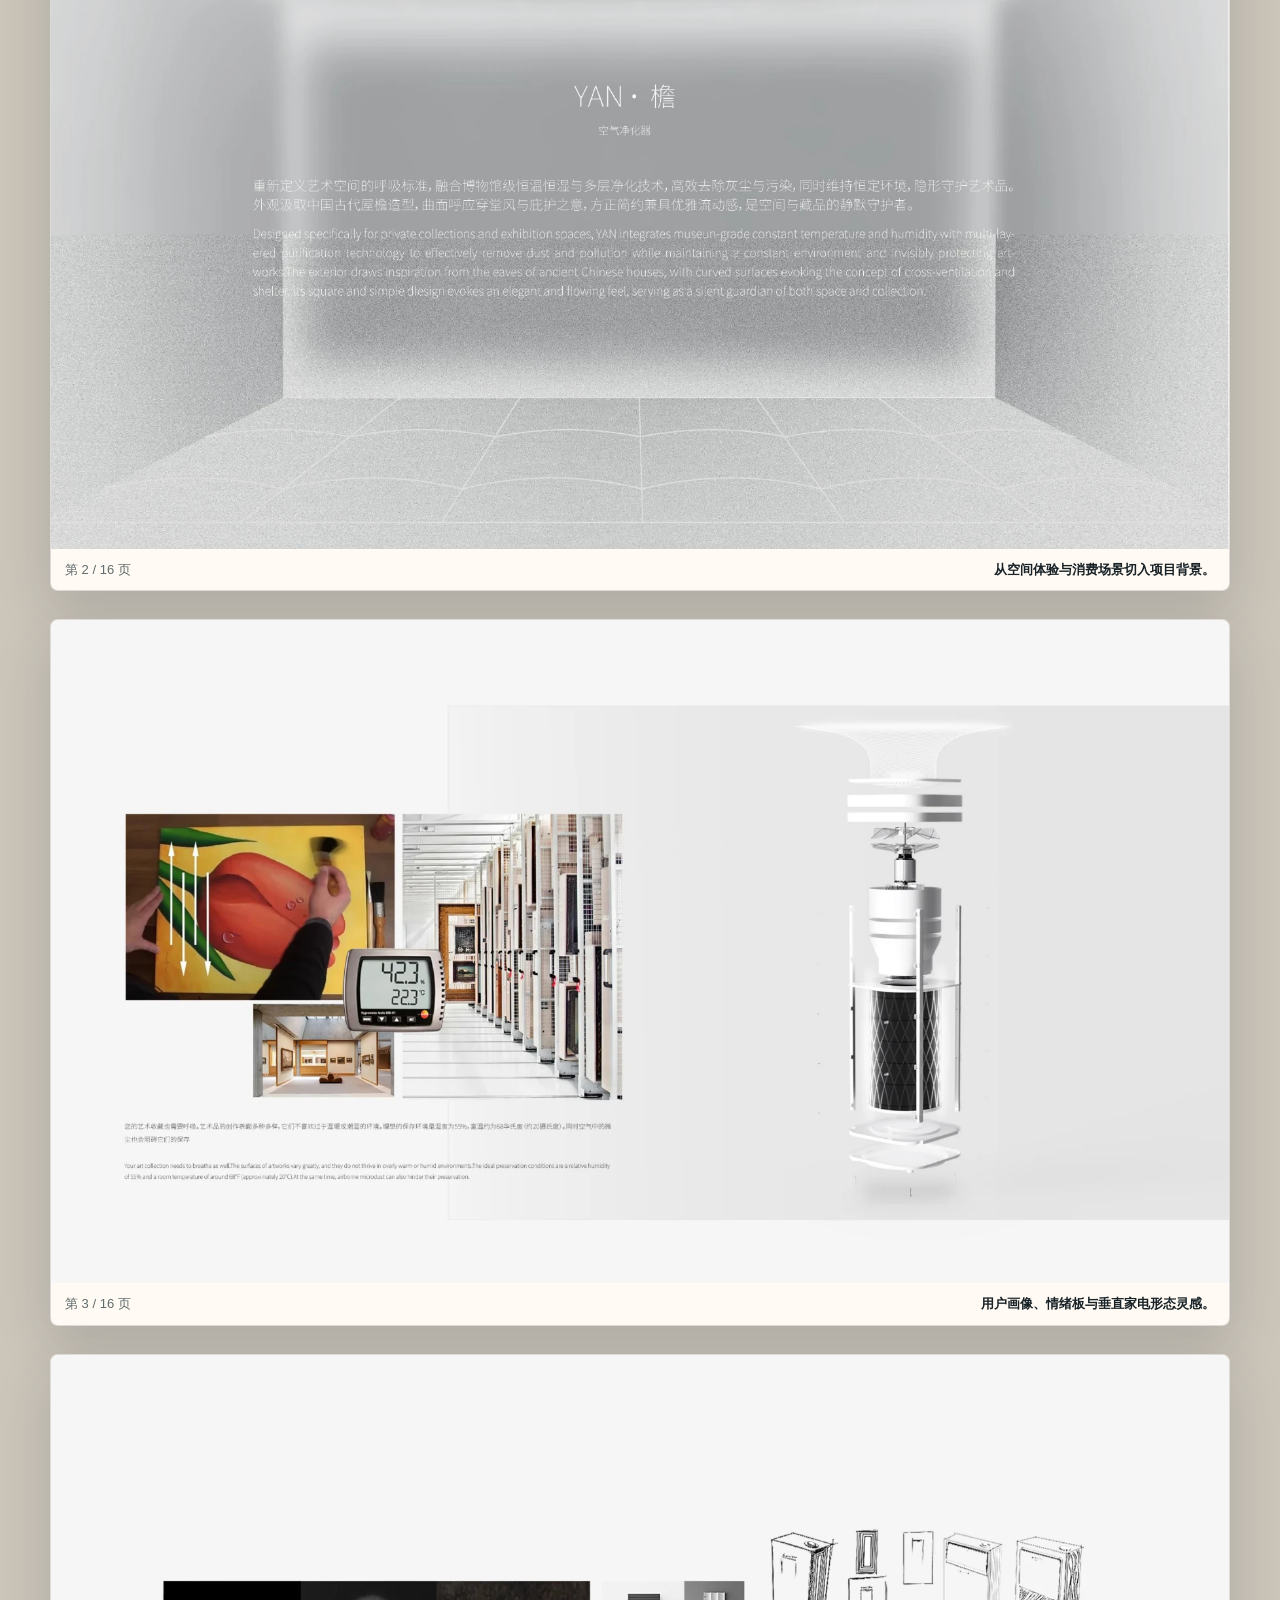
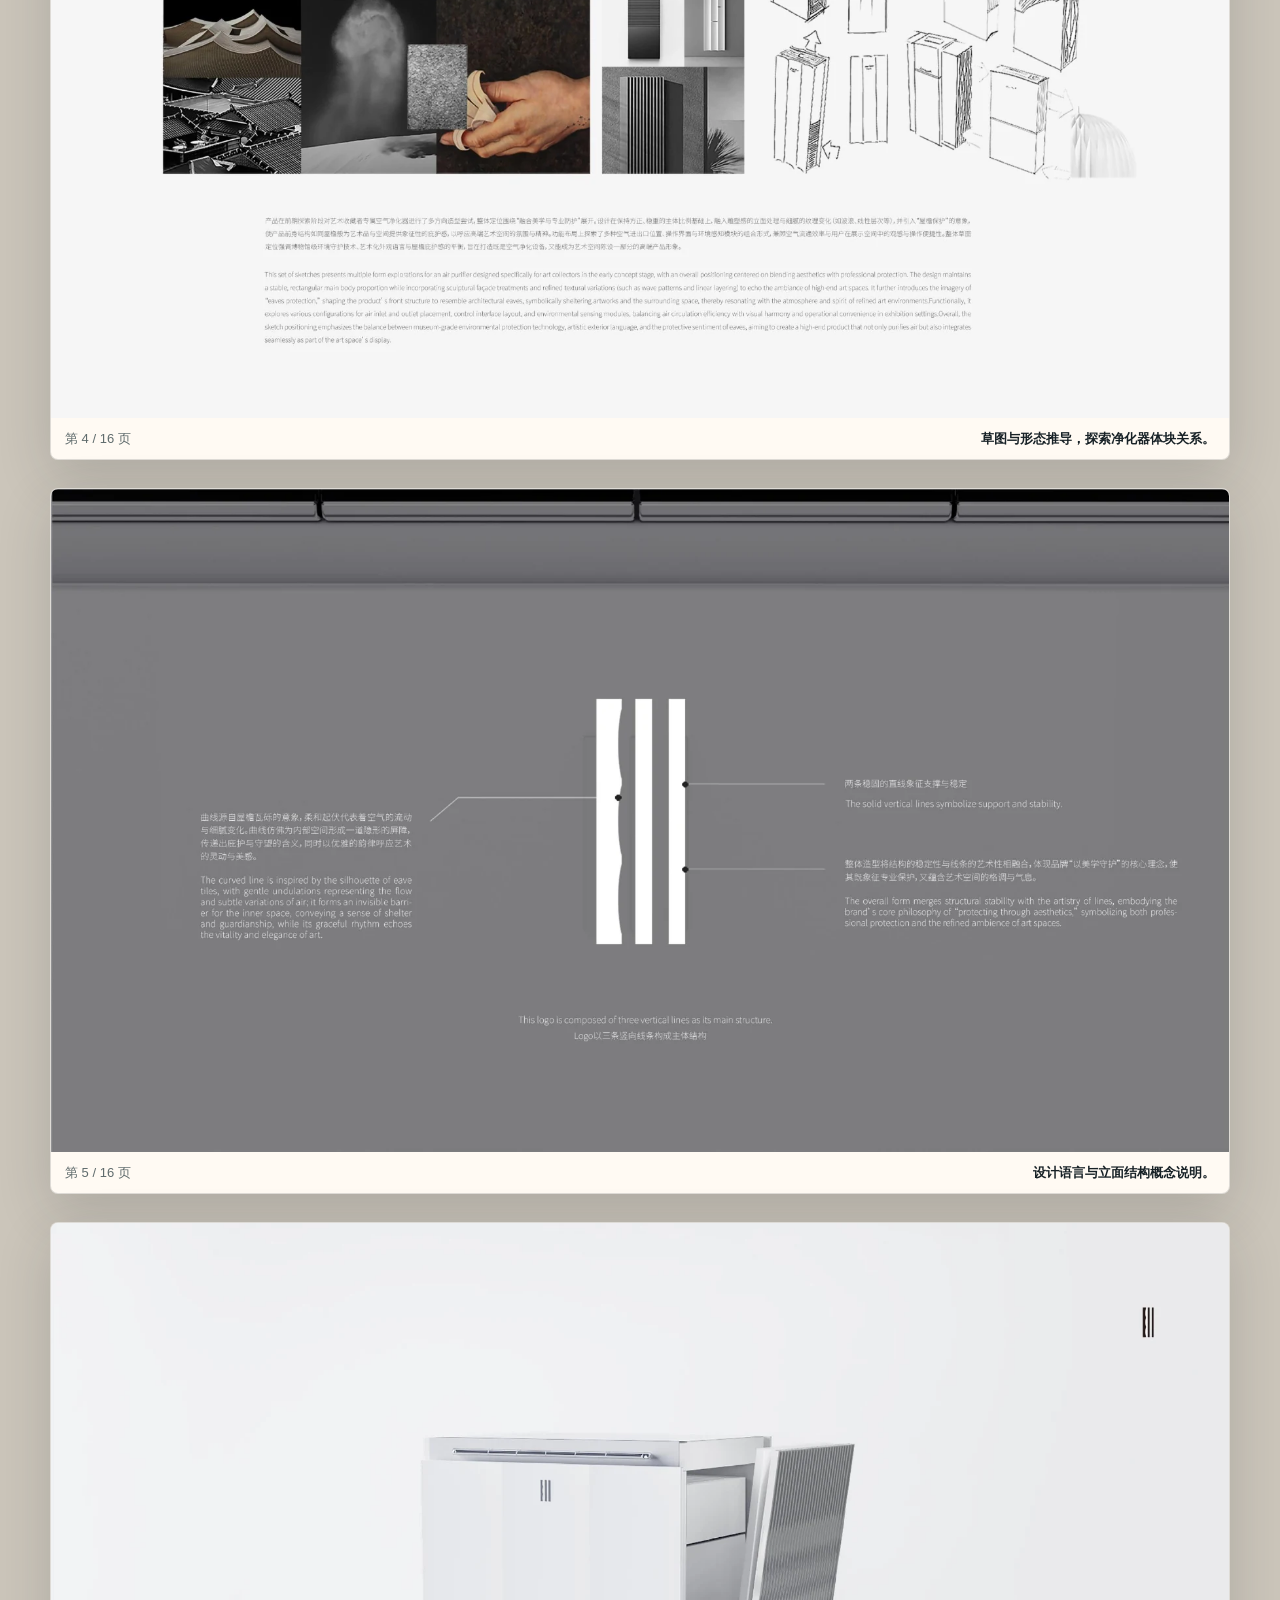
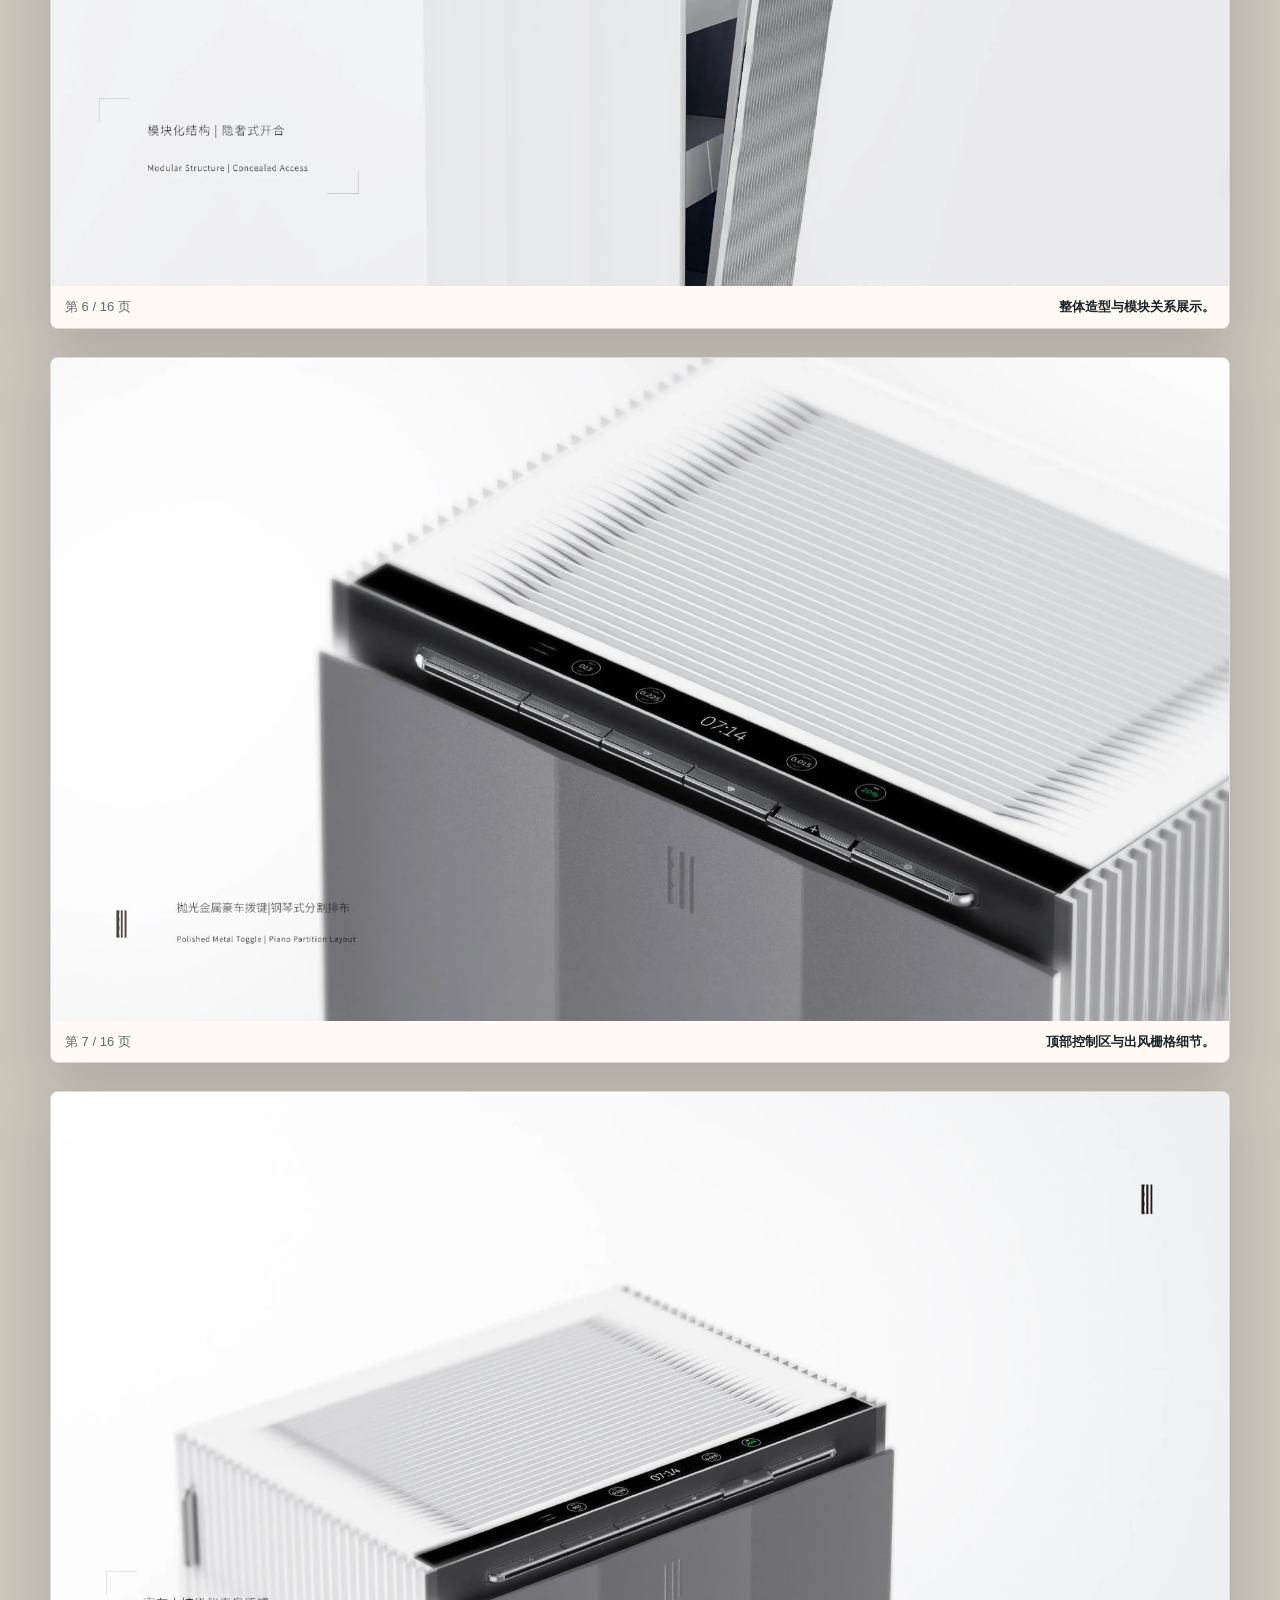
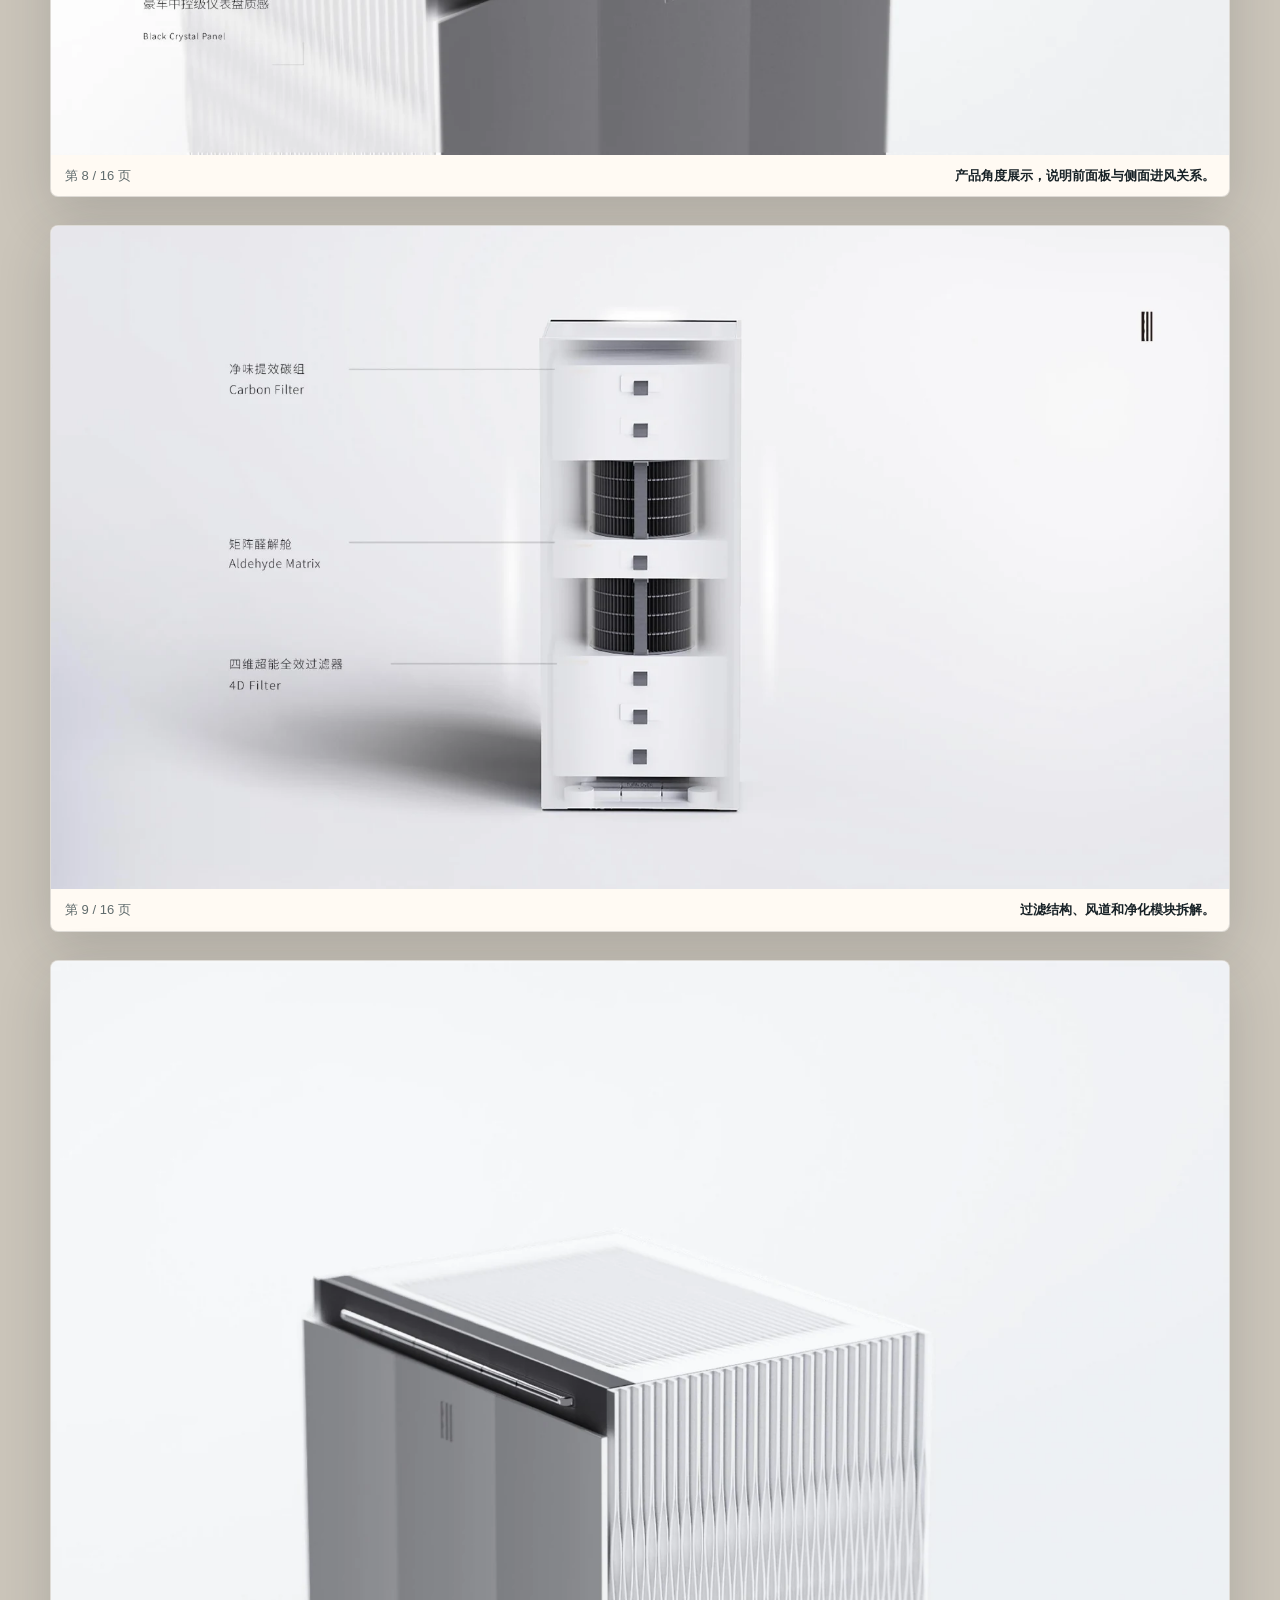
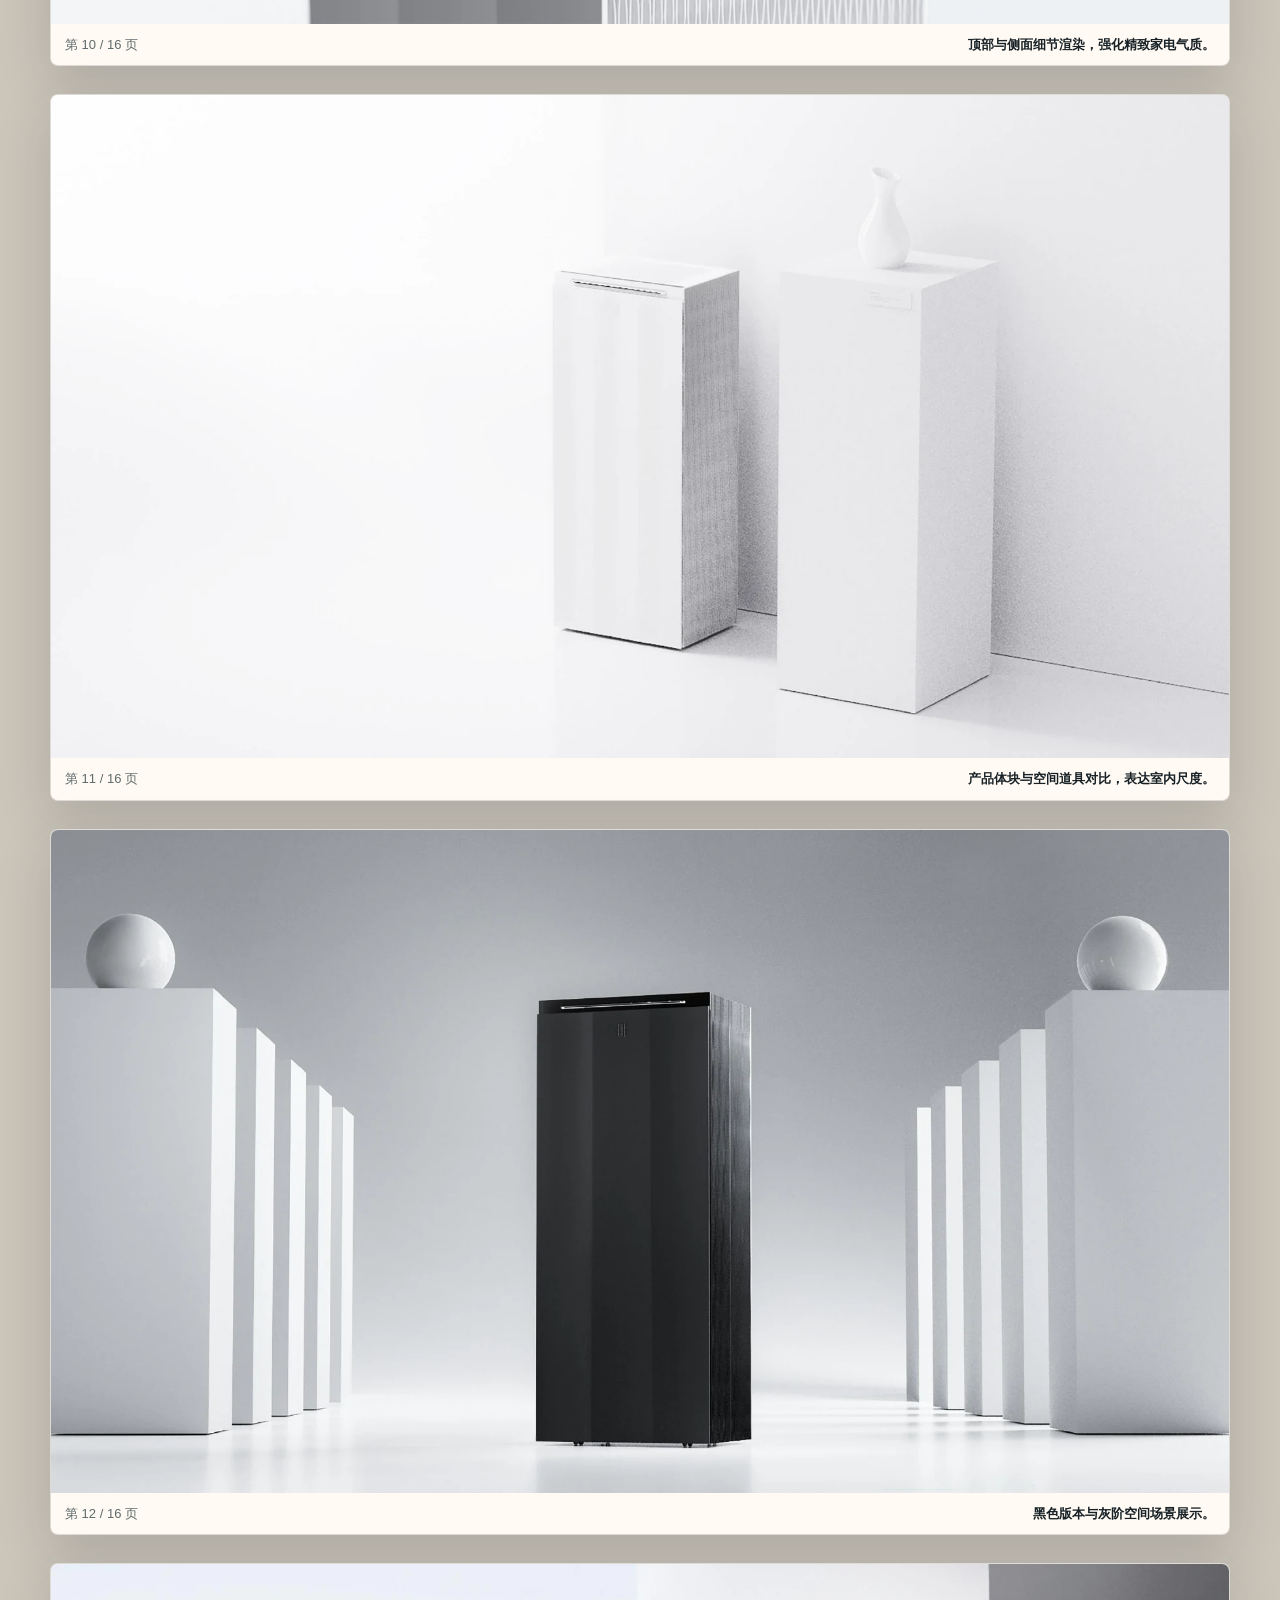
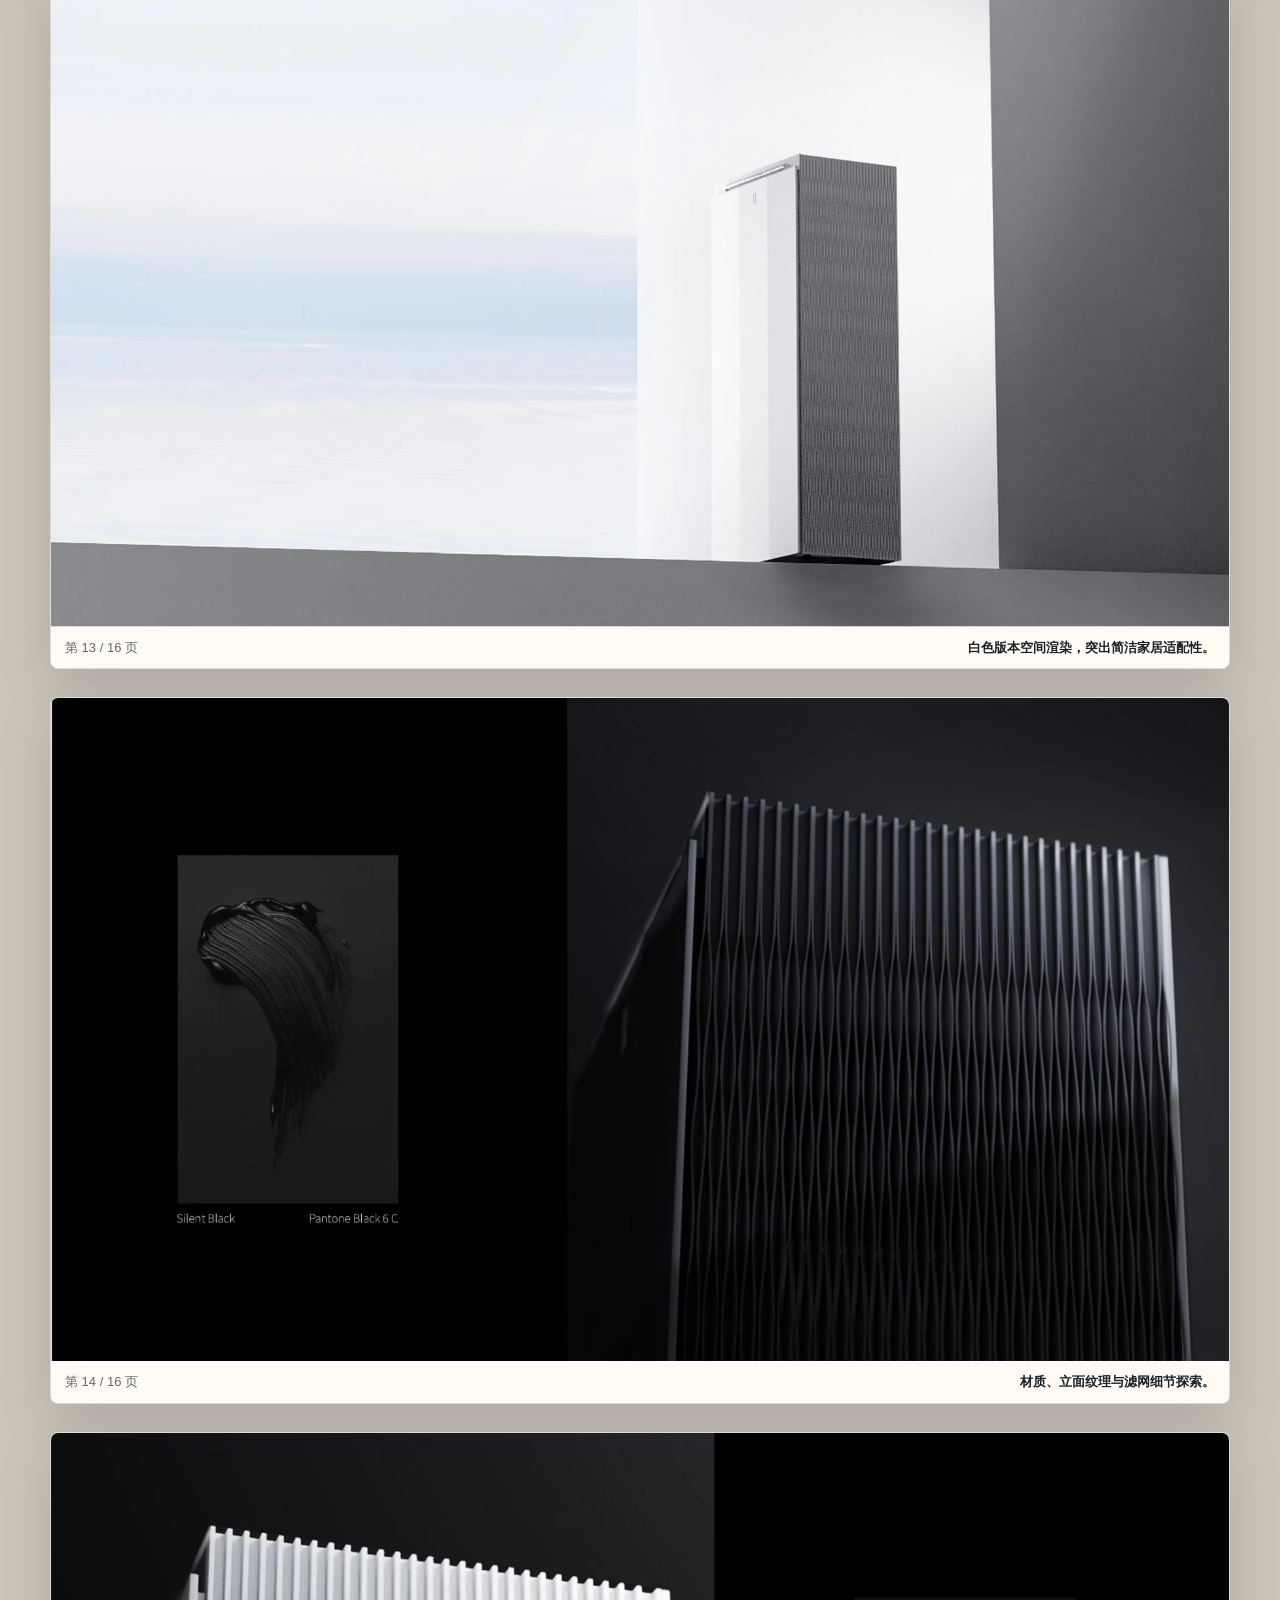
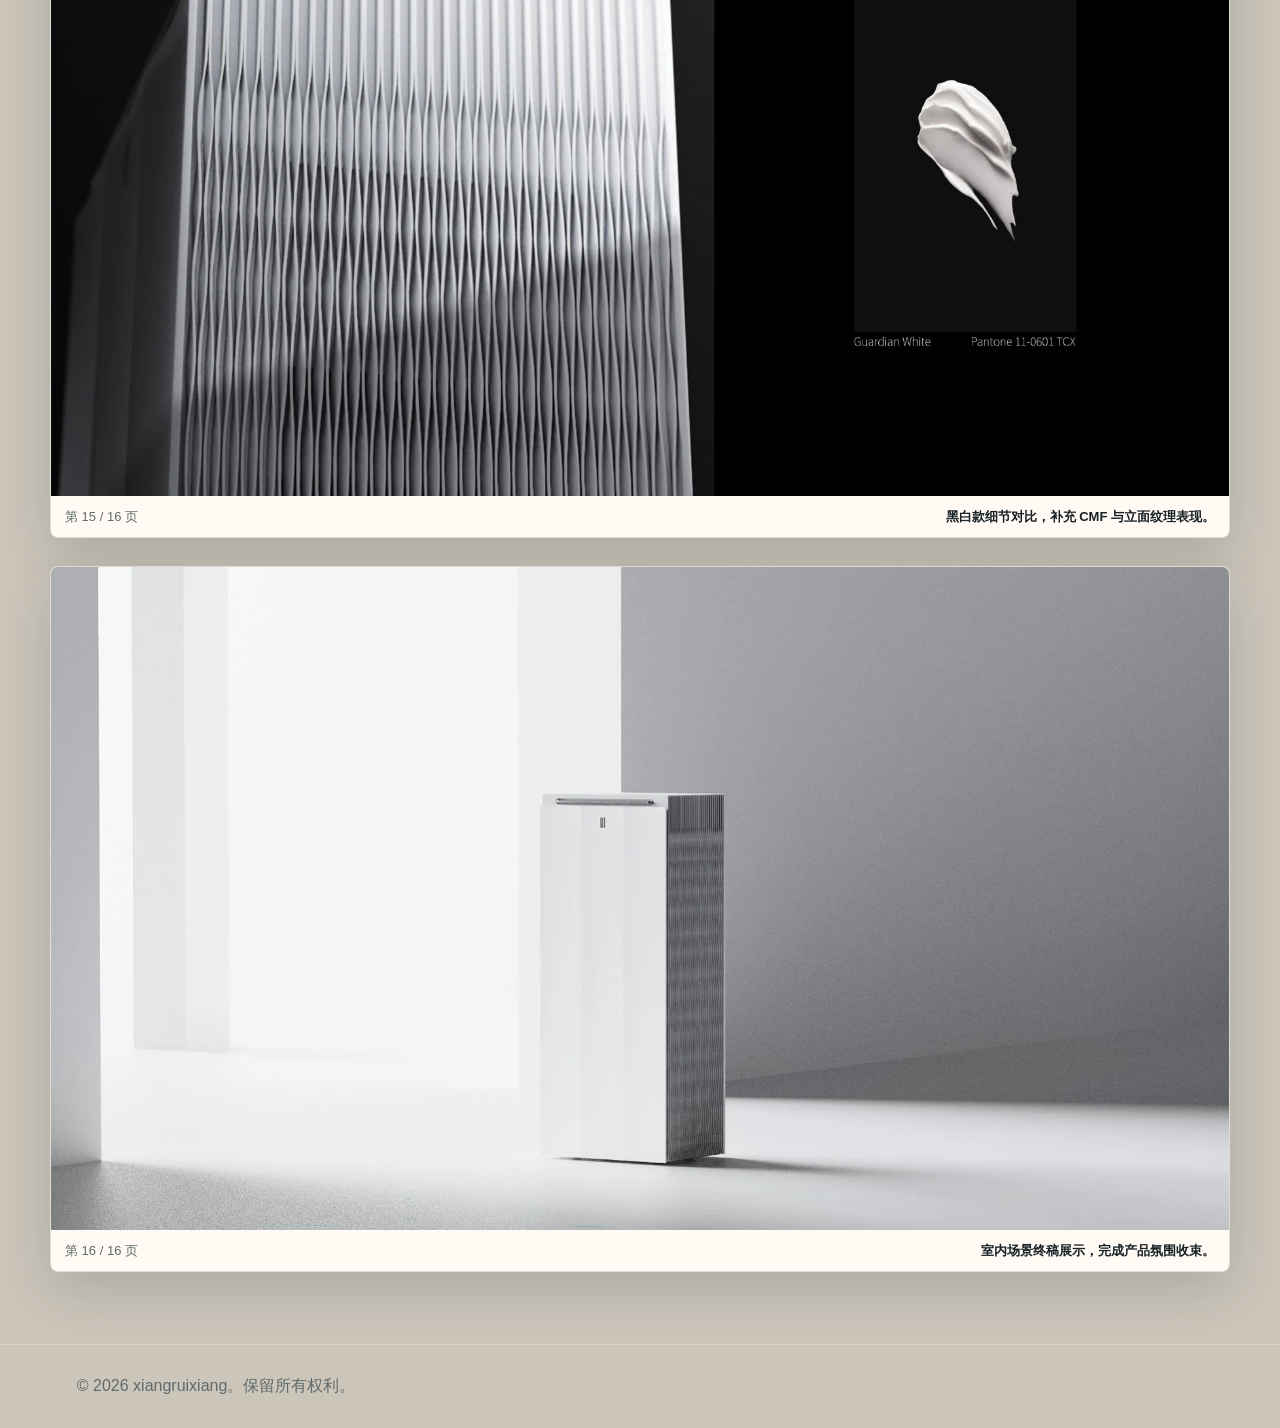
==== commit 7ddb7faf: "Split portfolio and internship project sections" ====
--- a/air-purifier.html
+++ b/air-purifier.html
@@ -14,7 +14,7 @@
     <header class="site-header">
       <a class="brand" href="index.html" aria-label="返回首页">xiangruixiang</a>
       <nav class="site-nav" aria-label="项目导航">
-        <a href="index.html#work">返回项目</a>
+        <a href="index.html#portfolio">返回作品集</a>
         <a href="index.html#contact">联系</a>
       </nav>
     </header>
--- a/styles.css
+++ b/styles.css
@@ -311,6 +311,14 @@
   display: grid;
   grid-template-columns: repeat(3, minmax(0, 1fr));
   gap: 18px;
+}
+
+.project-list-two {
+  grid-template-columns: repeat(2, minmax(0, 1fr));
+}
+
+.project-section-secondary {
+  background: #e8eee9;
 }
 
 .project-card {
